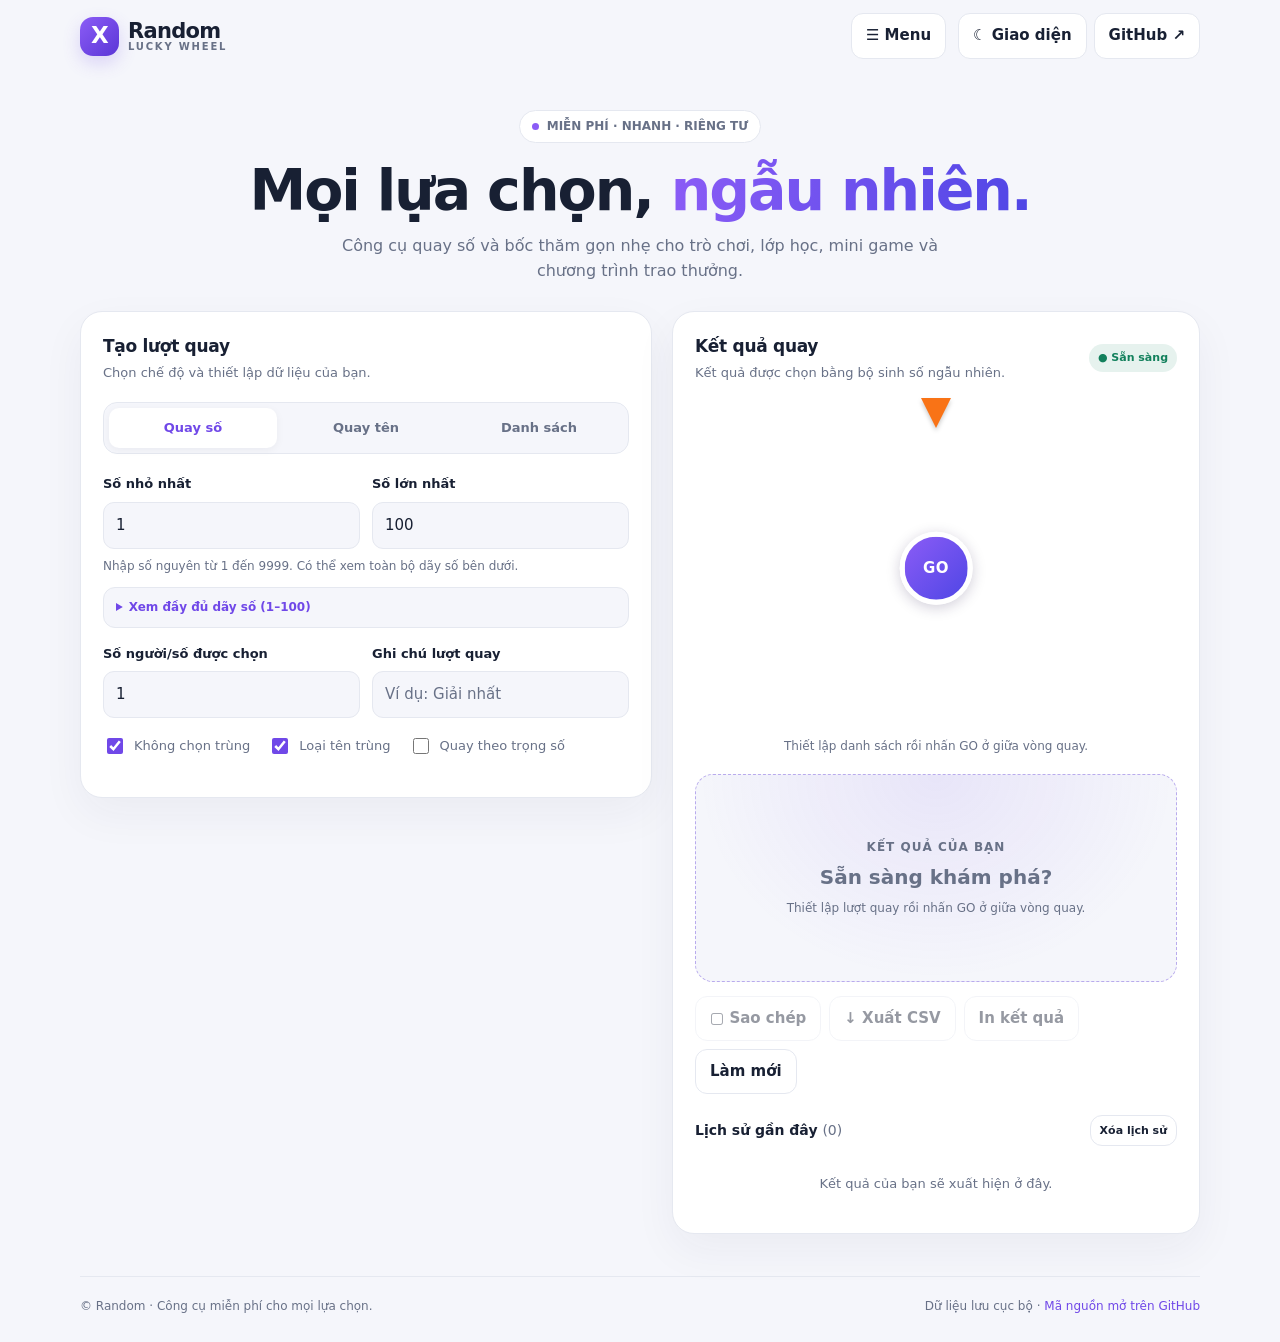
==== index.html @ 460cf14c "Display complete configurable number range" ====
<!doctype html>
<html lang="vi">
<head>
<meta charset="utf-8">
<meta name="viewport" content="width=device-width, initial-scale=1">
<meta name="theme-color" content="#111827">
<meta name="description" content="Random — vòng quay may mắn, quay số, chọn tên và bốc thăm ngẫu nhiên miễn phí. Dữ liệu được lưu trên thiết bị của bạn.">
<title>Random — Vòng quay may mắn</title>
<link rel="icon" href="data:image/svg+xml,%3Csvg xmlns='http://www.w3.org/2000/svg' viewBox='0 0 100 100'%3E%3Crect width='100' height='100' rx='24' fill='%237c3aed'/%3E%3Ctext x='50' y='68' text-anchor='middle' font-size='58' font-family='Arial' font-weight='bold' fill='white'%3EX%3C/text%3E%3C/svg%3E">
<style>
:root{color-scheme:light;--bg:#f5f6fb;--panel:#fff;--text:#182033;--muted:#687187;--line:#e5e8f0;--accent:#7048e8;--accent2:#8b5cf6;--soft:#f0ebff;--good:#12805c;--shadow:0 16px 44px #25254a0d}
[data-theme=dark]{color-scheme:dark;--bg:#10121b;--panel:#191c29;--text:#f3f4fb;--muted:#a3a9bd;--line:#303447;--accent:#a78bfa;--accent2:#8b5cf6;--soft:#29213f;--good:#55d6a5;--shadow:0 16px 44px #0003}
*{box-sizing:border-box}body{margin:0;background:var(--bg);color:var(--text);font:15px/1.55 Inter,ui-sans-serif,system-ui,-apple-system,BlinkMacSystemFont,"Segoe UI",sans-serif;transition:background .2s,color .2s}button,input,textarea,select{font:inherit}button{cursor:pointer}button:focus-visible,input:focus-visible,textarea:focus-visible,select:focus-visible{outline:3px solid #a78bfa;outline-offset:2px}.wrap{width:min(1120px,calc(100% - 32px));margin:auto}.topbar{height:76px;display:flex;align-items:center;justify-content:space-between;gap:16px}.brand{display:flex;align-items:center;gap:11px;font-weight:850;font-size:21px;letter-spacing:-.7px}.logo{width:39px;height:39px;border-radius:13px;background:linear-gradient(135deg,#8b5cf6,#5b36d6);color:#fff;display:grid;place-items:center;font-size:23px;font-weight:900;box-shadow:0 7px 18px #7048e833}.brand small{display:block;font-size:10px;letter-spacing:1.8px;color:var(--muted);font-weight:700;margin-top:-3px}.nav-menu{position:relative;margin-left:auto}.nav-menu-toggle{display:inline-flex;align-items:center;gap:7px;min-height:42px}.site-nav{position:absolute;z-index:20;right:0;top:calc(100% + 9px);display:grid;gap:5px;width:190px;padding:8px;border:1px solid var(--line);border-radius:15px;background:var(--panel);box-shadow:var(--shadow)}.site-nav[hidden]{display:none}.site-nav a{display:flex;align-items:center;min-height:42px;padding:10px 12px;border-radius:10px;text-decoration:none;color:var(--text);font-size:14px;font-weight:750;transition:background .15s,color .15s}.site-nav a:hover{background:var(--soft);color:var(--accent)}.site-nav .nav-donate{background:linear-gradient(135deg,#8055f5,#6038d9);color:#fff;box-shadow:0 6px 16px #7048e82b}.site-nav .nav-donate:hover{background:linear-gradient(135deg,#7044e8,#512bc7);color:#fff}.top-actions{display:flex;gap:8px}.btn{border:1px solid var(--line);background:var(--panel);color:var(--text);border-radius:12px;padding:10px 14px;font-weight:700;transition:transform .15s,border-color .15s}.btn:hover{border-color:var(--accent);transform:translateY(-1px)}.btn.primary{background:linear-gradient(135deg,#8055f5,#6038d9);border:0;color:white;box-shadow:0 8px 18px #7048e82b}.btn:disabled{opacity:.45;cursor:not-allowed;transform:none}.hero{padding:38px 0 27px;text-align:center}.eyebrow{display:inline-flex;align-items:center;gap:8px;border:1px solid var(--line);background:var(--panel);border-radius:99px;padding:6px 12px;color:var(--muted);font-size:12px;font-weight:750}.dot{width:7px;height:7px;border-radius:50%;background:#8b5cf6}.hero h1{font-size:clamp(34px,5vw,57px);line-height:1.08;letter-spacing:-2px;margin:17px 0 13px}.gradient{background:linear-gradient(100deg,#8b5cf6,#4f46e5);background-clip:text;-webkit-background-clip:text;color:transparent}.hero p{max-width:600px;margin:auto;color:var(--muted);font-size:16px}.workspace{display:grid;grid-template-columns:minmax(0,1.04fr) minmax(0,.96fr);gap:20px;align-items:start;padding-bottom:38px}.panel{background:var(--panel);border:1px solid var(--line);border-radius:22px;box-shadow:var(--shadow);overflow:hidden}.panel-head{padding:21px 22px 0}.panel-head h2{font-size:17px;margin:0 0 4px;letter-spacing:-.3px}.sub{font-size:13px;color:var(--muted);margin:0}.tabs{display:grid;grid-template-columns:repeat(3,1fr);gap:5px;padding:5px;background:var(--bg);border:1px solid var(--line);border-radius:14px;margin:19px 22px 0}.tab{border:0;background:transparent;color:var(--muted);border-radius:10px;padding:10px 6px;font-weight:750;font-size:13px}.tab[aria-selected=true]{background:var(--panel);color:var(--accent);box-shadow:0 2px 8px #15152b0d}.panel-body{padding:20px 22px 23px}.field{display:block;margin-bottom:15px}.field>span,.label{display:block;font-weight:750;font-size:13px;margin-bottom:7px}.field input,.field textarea,.field select{display:block;width:100%;border:1px solid var(--line);border-radius:11px;padding:11px 12px;background:var(--bg);color:var(--text);min-width:0}.field textarea{resize:vertical;min-height:154px}.field input::placeholder,.field textarea::placeholder{color:var(--muted)}.row2{display:grid;grid-template-columns:1fr 1fr;gap:12px}.checks{display:flex;gap:18px;flex-wrap:wrap;margin:2px 0 17px}.check{display:flex;align-items:center;gap:8px;font-size:13px;color:var(--muted)}.check input{accent-color:var(--accent);width:16px;height:16px}.hint{font-size:12px;color:var(--muted);margin:-7px 0 15px}.full{width:100%;padding:13px 16px;font-size:15px}.result-panel{min-height:425px}.result-top{display:flex;justify-content:space-between;align-items:center;gap:12px}.result-top .status{font-size:11px;font-weight:800;color:var(--good);background:color-mix(in srgb,var(--good) 10%,transparent);border-radius:99px;padding:5px 9px}.wheel-wrap{position:relative;width:min(100%,330px);aspect-ratio:1;margin:20px auto 4px;display:grid;place-items:center}.wheel-wrap canvas{display:block;width:100%;height:100%;filter:drop-shadow(0 12px 18px #21154720)}.wheel-pointer{position:absolute;z-index:2;top:-5px;left:50%;transform:translateX(-50%);width:0;height:0;border-left:15px solid transparent;border-right:15px solid transparent;border-top:30px solid #f97316;filter:drop-shadow(0 3px 2px #0003)}.wheel-center{position:absolute;cursor:pointer;border:0;padding:0;transition:transform .15s,box-shadow .15s}.wheel-center:hover{transform:translate(-50%,-50%) scale(1.06);box-shadow:0 5px 18px #21154755}.wheel-center:disabled{cursor:wait;opacity:.8}.wheel-center{position:absolute;z-index:1;left:50%;top:50%;transform:translate(-50%,-50%);width:22%;aspect-ratio:1;border-radius:50%;border:5px solid #fff;background:linear-gradient(135deg,#8b5cf6,#4f46e5);box-shadow:0 3px 14px #21154735;display:grid;place-items:center;color:#fff;font-size:clamp(10px,2vw,15px);font-weight:900;letter-spacing:.5px}.wheel-hint{text-align:center;color:var(--muted);font-size:12px;margin:0 12px 16px}.wheel-spinning canvas{will-change:transform}.wheel-spinning{animation:wheel-glow .7s ease-in-out infinite alternate}@keyframes wheel-glow{from{filter:drop-shadow(0 8px 12px #8b5cf633)}to{filter:drop-shadow(0 14px 24px #8b5cf666)}}.result-stage{margin:18px 22px 0;min-height:208px;border:1px dashed color-mix(in srgb,var(--accent) 38%,var(--line));border-radius:18px;background:radial-gradient(ellipse at 50% 0%,color-mix(in srgb,var(--accent) 10%,transparent),transparent 70%),var(--bg);display:flex;flex-direction:column;justify-content:center;align-items:center;text-align:center;padding:22px;gap:10px}.result-label{font-size:12px;color:var(--muted);font-weight:750;letter-spacing:1px;text-transform:uppercase}.result-value{font-size:clamp(35px,5vw,56px);font-weight:900;line-height:1.15;letter-spacing:-1.5px;overflow-wrap:anywhere}.result-value.empty{font-size:20px;letter-spacing:0;color:var(--muted);font-weight:650}.result-value.rolling{animation:pulse .12s infinite alternate}@keyframes pulse{from{opacity:.65;transform:scale(.985)}to{opacity:1;transform:scale(1.015)}}.result-meta{font-size:12px;color:var(--muted)}.result-actions{display:flex;gap:8px;flex-wrap:wrap;margin:14px 22px 0}.history{padding:21px 22px 22px}.history-head{display:flex;align-items:center;justify-content:space-between;gap:10px;margin-bottom:12px}.history-head h3{font-size:14px;margin:0}.history-list{display:grid;gap:8px;max-height:240px;overflow:auto}.history-item{display:flex;align-items:flex-start;justify-content:space-between;gap:12px;padding:10px 12px;border:1px solid var(--line);border-radius:12px}.history-item strong{font-size:13px;overflow-wrap:anywhere}.history-item small{display:block;color:var(--muted);font-size:11px;margin-top:3px}.history-item button{border:0;background:transparent;color:var(--muted);padding:2px 5px}.empty-history{text-align:center;color:var(--muted);font-size:13px;padding:16px 0}.features{display:grid;grid-template-columns:repeat(3,1fr);gap:14px;padding:0 0 34px}.feature{padding:18px;border:1px solid var(--line);background:var(--panel);border-radius:16px}.feature-icon{width:36px;height:36px;display:grid;place-items:center;background:var(--soft);color:var(--accent);border-radius:11px;font-size:18px;font-weight:850}.feature h3{font-size:14px;margin:12px 0 5px}.feature p{font-size:12px;color:var(--muted);margin:0}.foot{border-top:1px solid var(--line);padding:20px 0 27px;color:var(--muted);font-size:12px;display:flex;justify-content:space-between;gap:12px;flex-wrap:wrap}.foot a{color:var(--accent);text-decoration:none}.toast{position:fixed;bottom:20px;left:50%;transform:translate(-50%,20px);opacity:0;pointer-events:none;background:var(--text);color:var(--panel);border-radius:12px;padding:11px 16px;box-shadow:var(--shadow);transition:.2s;z-index:5;max-width:calc(100% - 32px);font-size:13px}.toast.show{opacity:1;transform:translate(-50%,0)}
.result-modal{position:fixed;inset:0;z-index:20;display:grid;place-items:center;padding:20px;background:#080b18b8;backdrop-filter:blur(7px);opacity:0;visibility:hidden;pointer-events:none;transition:opacity .2s,visibility .2s}
.result-modal.open{opacity:1;visibility:visible;pointer-events:auto}
.result-dialog{position:relative;width:min(520px,100%);max-height:min(82vh,720px);overflow:auto;background:var(--panel);color:var(--text);border:1px solid var(--line);border-radius:24px;box-shadow:0 28px 90px #0005;padding:30px 24px 24px;text-align:center;transform:translateY(14px) scale(.98);transition:transform .22s}
.result-modal.open .result-dialog{transform:translateY(0) scale(1)}
.result-modal-kicker{display:inline-flex;align-items:center;gap:7px;color:var(--good);font-size:12px;font-weight:850;letter-spacing:1.5px;text-transform:uppercase}
.result-modal-title{font-size:clamp(24px,5vw,34px);line-height:1.15;letter-spacing:-1px;margin:13px 0 8px}
.result-modal-caption{font-size:13px;color:var(--muted);margin:0 0 20px}
.result-modal-values{display:grid;gap:9px;max-height:35vh;overflow:auto;margin:0 0 22px}
.result-modal-value{padding:13px 15px;border-radius:14px;background:var(--soft);color:var(--accent);font-size:clamp(21px,4vw,30px);font-weight:900;overflow-wrap:anywhere}
.result-modal-actions{display:flex;justify-content:center;gap:9px;flex-wrap:wrap}
.result-modal-close{position:absolute;right:12px;top:12px;width:38px;height:38px;border:1px solid var(--line);border-radius:12px;background:var(--bg);color:var(--text);font-size:23px;line-height:1}
@media(prefers-reduced-motion:reduce){.result-modal,.result-dialog{transition:none}}
.sr-only{position:absolute;width:1px;height:1px;padding:0;margin:-1px;overflow:hidden;clip:rect(0,0,0,0);white-space:nowrap;border:0}footer{margin-top:4px}
@media(max-width:760px){.topbar{height:auto;min-height:66px;flex-wrap:wrap;padding:10px 0;row-gap:9px}.nav-menu{order:3;margin-left:auto}.site-nav{right:0}.top-actions{margin-left:auto}.workspace{grid-template-columns:1fr}.hero{padding-top:25px}.hero h1{letter-spacing:-1.2px}.result-panel{min-height:0}.result-stage{min-height:185px}.features{grid-template-columns:1fr}.topbar{height:66px}.brand{font-size:19px}.panel-head{padding:19px 17px 0}.tabs{margin:17px 17px 0}.panel-body,.history{padding:18px 17px}.result-stage{margin-left:17px;margin-right:17px}.result-actions{margin-left:17px;margin-right:17px}.row2{gap:9px}}@media(max-width:390px){.wrap{width:calc(100% - 22px)}.top-actions .btn{padding:9px 10px}.hero p{font-size:14px}.tab{font-size:12px}.row2{grid-template-columns:1fr}.result-value{font-size:36px}}
@media(prefers-reduced-motion:reduce){*,*::before,*::after{animation-duration:.01ms!important;animation-iteration-count:1!important;scroll-behavior:auto!important;transition-duration:.01ms!important}}
.guide-section{padding:8px 0 38px;scroll-margin-top:22px}.guide-heading{text-align:center;margin:0 auto 20px;max-width:680px}.guide-heading h2{font-size:clamp(25px,4vw,36px);letter-spacing:-1px;line-height:1.15;margin:14px 0 8px}.guide-heading>p{color:var(--muted);margin:0}.guide-grid{display:grid;grid-template-columns:repeat(2,minmax(0,1fr));gap:14px}.guide-card{position:relative;padding:21px;border:1px solid var(--line);border-radius:17px;background:var(--panel);box-shadow:var(--shadow)}.guide-number{display:inline-grid;place-items:center;width:34px;height:34px;border-radius:11px;background:var(--soft);color:var(--accent);font-size:12px;font-weight:900}.guide-card h3{font-size:16px;margin:12px 0 8px}.guide-card p{font-size:13px;color:var(--muted);margin:7px 0 0}.guide-card strong{color:var(--text)}html{scroll-behavior:smooth}
@media(max-width:760px){.guide-grid{grid-template-columns:1fr}.guide-card{padding:18px}}

.range-preview{margin:-3px 0 16px;border:1px solid var(--line);border-radius:12px;background:var(--bg);overflow:hidden}.range-preview summary{cursor:pointer;padding:10px 12px;color:var(--accent);font-size:12px;font-weight:750}.range-preview-values{max-height:180px;overflow:auto;padding:0 12px 12px;color:var(--muted);font-size:12px;line-height:1.8;overflow-wrap:anywhere;word-break:break-word}
/* Responsive header refinement */
.topbar{height:auto;min-height:72px;padding:10px 0;gap:12px}
.brand{min-width:0;flex-shrink:1;gap:9px}
.brand>span:last-child{min-width:0;line-height:1.2}
.logo{flex:0 0 39px}
.nav-menu,.top-actions{flex-shrink:0}
.top-actions{align-items:center;gap:7px}
.nav-menu-toggle,.top-actions .btn{white-space:nowrap}
@media(max-width:760px){
  .topbar{height:auto;min-height:64px;flex-wrap:nowrap;gap:8px;padding:9px 0}
  .brand{font-size:18px;letter-spacing:-.5px}
  .brand small{font-size:9px;letter-spacing:1.3px}
  .logo{width:36px;height:36px;flex-basis:36px;border-radius:11px;font-size:21px}
  .nav-menu{order:initial;margin-left:auto}
  .top-actions{order:initial;margin-left:0;gap:6px}
  .nav-menu-toggle,.top-actions .btn{min-height:39px;padding:8px 10px;border-radius:10px;font-size:13px}
}
@media(max-width:480px){
  .topbar{display:grid;grid-template-columns:minmax(0,1fr) auto;grid-template-areas:"brand menu" "actions actions";row-gap:9px;column-gap:8px;padding:10px 0}
  .brand{grid-area:brand}
  .nav-menu{grid-area:menu;margin-left:0;align-self:center}
  .top-actions{grid-area:actions;display:grid;grid-template-columns:1fr 1fr;width:100%;gap:8px}
  .top-actions .btn{width:100%;justify-content:center;text-align:center;padding:9px 10px}
  .site-nav{right:0;top:calc(100% + 7px);width:min(190px,calc(100vw - 32px))}
}
@media(max-width:340px){
  .wrap{width:calc(100% - 20px)}
  .brand{font-size:17px;gap:7px}
  .brand small{font-size:8px;letter-spacing:1px}
  .logo{width:33px;height:33px;flex-basis:33px;font-size:19px}
  .nav-menu-toggle{padding:8px;font-size:12px}
}

</style>
</head>
<body>
<div class="wrap">
<header class="topbar">
<a class="brand" href="./" style="text-decoration:none;color:inherit"><span class="logo">X</span><span>Random<small>LUCKY WHEEL</small></span></a>
<div class="nav-menu"><button class="btn nav-menu-toggle" id="navMenuToggle" type="button" aria-expanded="false" aria-controls="siteNav">☰ Menu</button><nav class="site-nav" id="siteNav" aria-label="Điều hướng chính" hidden><a href="./">Vòng quay</a><a href="huong-dan.html">Hướng dẫn</a><a href="tinh-nang.html">Tính năng</a><a class="nav-donate" href="https://khahdihdz.github.io/" target="_blank" rel="noopener noreferrer">♥ Donate</a></nav></div>
<div class="top-actions"><button class="btn" id="themeBtn" aria-label="Chuyển giao diện">☾ Giao diện</button><a class="btn" href="https://github.com/khahdihdz/Random" target="_blank" rel="noopener noreferrer" style="text-decoration:none">GitHub ↗</a></div>
</header>
<main>
<section class="hero"><span class="eyebrow"><span class="dot"></span> MIỄN PHÍ · NHANH · RIÊNG TƯ</span><h1>Mọi lựa chọn, <span class="gradient">ngẫu nhiên.</span></h1><p>Công cụ quay số và bốc thăm gọn nhẹ cho trò chơi, lớp học, mini game và chương trình trao thưởng.</p></section>
<section class="workspace" aria-label="Công cụ quay số">
<div class="panel">
<div class="panel-head"><h2>Tạo lượt quay</h2><p class="sub">Chọn chế độ và thiết lập dữ liệu của bạn.</p></div>
<div class="tabs" role="tablist" aria-label="Chế độ quay">
<button class="tab" role="tab" id="tab-range" aria-selected="true" data-mode="range">Quay số</button><button class="tab" role="tab" id="tab-names" aria-selected="false" data-mode="names">Quay tên</button><button class="tab" role="tab" id="tab-list" aria-selected="false" data-mode="list">Danh sách</button>
</div>
<div class="panel-body">
<div id="rangeFields">
<div class="row2"><label class="field"><span>Số nhỏ nhất</span><input id="minNum" type="number" value="1" min="1" max="9999" step="1" inputmode="numeric" aria-describedby="rangeHint"></label><label class="field"><span>Số lớn nhất</span><input id="maxNum" type="number" value="100" min="1" max="9999" step="1" inputmode="numeric" aria-describedby="rangeHint"></label></div><p class="hint" id="rangeHint">Nhập số nguyên từ 1 đến 9999. Có thể xem toàn bộ dãy số bên dưới.</p><details class="range-preview"><summary id="rangePreviewSummary">Xem đầy đủ dãy số (1–100)</summary><div id="rangePreviewValues" class="range-preview-values" aria-live="polite"></div></details>

</div>
<div id="listFields" hidden>
<label class="field"><span id="sourceLabel">Danh sách tên (mỗi dòng một tên)</span><textarea id="sourceList" placeholder="Ví dụ:&#10;Nguyễn An&#10;Trần Bình&#10;Lê Chi" spellcheck="false"></textarea></label>
<p class="hint">Có thể dán trực tiếp danh sách từ Excel hoặc Google Sheets.</p>
<label class="field" id="weightField" hidden><span>Trọng số (tùy chọn, mỗi dòng tương ứng một tên)</span><textarea id="weightList" placeholder="1&#10;2&#10;1" style="min-height:75px"></textarea></label>
</div>
<div class="row2"><label class="field"><span>Số người/số được chọn</span><input id="winnerCount" type="number" min="1" max="100" value="1"></label><label class="field"><span>Ghi chú lượt quay</span><input id="roundLabel" type="text" maxlength="80" placeholder="Ví dụ: Giải nhất"></label></div>
<div class="checks"><label class="check"><input type="checkbox" id="noRepeat" checked> Không chọn trùng</label><label class="check"><input type="checkbox" id="uniqueNames" checked> Loại tên trùng</label><label class="check"><input type="checkbox" id="weighted"> Quay theo trọng số</label></div>

</div>
</div>
<div class="panel result-panel">
<div class="panel-head"><div class="result-top"><div><h2>Kết quả quay</h2><p class="sub">Kết quả được chọn bằng bộ sinh số ngẫu nhiên.</p></div><span class="status">● Sẵn sàng</span></div></div>
<div class="wheel-wrap" id="wheelWrap" aria-label="Vòng quay ngẫu nhiên"><div class="wheel-pointer" aria-hidden="true"></div><canvas id="wheelCanvas" width="660" height="660" role="img" aria-label="Vòng quay các lựa chọn"></canvas><button class="wheel-center" id="drawBtn" type="button" aria-label="Bắt đầu quay">GO</button></div><p class="wheel-hint" id="wheelHint">Thiết lập danh sách rồi nhấn GO ở giữa vòng quay.</p><div class="result-stage" aria-live="polite" aria-atomic="true"><div class="result-label" id="resultLabel">KẾT QUẢ CỦA BẠN</div><div class="result-value empty" id="resultValue">Sẵn sàng khám phá?</div><div class="result-meta" id="resultMeta">Thiết lập lượt quay rồi nhấn GO ở giữa vòng quay.</div></div>
<div class="result-actions"><button class="btn" id="copyBtn" disabled>▢ Sao chép</button><button class="btn" id="csvBtn" disabled>↓ Xuất CSV</button><button class="btn" id="printBtn" disabled>In kết quả</button><button class="btn" id="clearBtn">Làm mới</button></div>
<div class="history"><div class="history-head"><h3>Lịch sử gần đây <span id="historyCount" style="color:var(--muted);font-weight:500">(0)</span></h3><button class="btn" id="clearHistoryBtn" style="padding:6px 9px;font-size:11px">Xóa lịch sử</button></div><div class="history-list" id="historyList"><div class="empty-history">Kết quả của bạn sẽ xuất hiện ở đây.</div></div></div>
</div>
</section>
</main>
<footer class="foot"><span>© <span id="year"></span> Random · Công cụ miễn phí cho mọi lựa chọn.</span><span>Dữ liệu lưu cục bộ · <a href="https://github.com/khahdihdz/Random" target="_blank" rel="noopener noreferrer">Mã nguồn mở trên GitHub</a></span></footer>
</div><div class="toast" id="toast" role="status"></div>
<div class="result-modal" id="resultModal" aria-hidden="true">
  <section class="result-dialog" role="dialog" aria-modal="true" aria-labelledby="resultModalTitle">
    <button class="result-modal-close" id="resultModalClose" type="button" aria-label="Đóng thông báo">×</button>
    <div class="result-modal-kicker">✦ Kết quả lượt quay</div>
    <h2 class="result-modal-title" id="resultModalTitle">Chúc mừng!</h2>
    <p class="result-modal-caption" id="resultModalCaption">Kết quả đã được chọn ngẫu nhiên.</p>
    <div class="result-modal-values" id="resultModalValues"></div>
    <div class="result-modal-actions">
      <button class="btn primary" id="modalCopyBtn" type="button">▢ Sao chép kết quả</button>
      <button class="btn" id="modalOkBtn" type="button">Đóng</button>
    </div>
  </section>
</div>
<script>
(() => {
  'use strict';
  const $ = id => document.getElementById(id);
  const STORAGE = 'randomx-v1';
  let mode = 'range';
  let lastResults = [];
  let lastLabel = '';
  let history = [];
  let toastTimer;

  let wheelAngle = 0;
  let wheelFrame = 0;
  let wheelBusy = false;
  let wheelEntriesOverride = null;
  let wheelWinnerIndex = -1;
  function wheelEntries() {
    if (mode === 'range') {
      const min = Number($('minNum').value), max = Number($('maxNum').value);
      if (!Number.isSafeInteger(min) || !Number.isSafeInteger(max) || min < 1 || max > 9999 || min > max) return Array.from({length: 8}, (_, i) => String(i + 1));
      const span = max - min + 1;
      const count = Math.min(12, span);
      return Array.from({length: count}, (_, i) => String(min + Math.floor(i * span / count)));
    }
    const entries = $('sourceList').value.split(/\r?\n/).map(x => x.trim()).filter(Boolean);
    const unique = $('uniqueNames').checked ? [...new Set(entries)] : entries;
    if (!unique.length) return ['Tên 1','Tên 2','Tên 3','Tên 4','Tên 5','Tên 6'];
    if (unique.length <= 12) return unique;
    return Array.from({length: 12}, (_, i) => unique[Math.floor(i * unique.length / 12)]);
  }
  function renderRangePreview() {\n    const min = Number($('minNum').value), max = Number($('maxNum').value);\n    const summary = $('rangePreviewSummary'), values = $('rangePreviewValues');\n    if (!summary || !values) return;\n    const valid = Number.isSafeInteger(min) && Number.isSafeInteger(max) && min >= 1 && max <= 9999 && min <= max;\n    if (!valid) { summary.textContent = 'Dãy số chưa hợp lệ'; values.textContent = 'Nhập số nhỏ nhất và số lớn nhất hợp lệ (1–9999).'; return; }\n    summary.textContent = 'Xem đầy đủ dãy số (' + min + '–' + max + ') · ' + (max - min + 1) + ' số';\n    values.textContent = Array.from({length: max - min + 1}, (_, i) => String(min + i)).join(', ');\n  }\n  function drawWheel() {
    const canvas = $('wheelCanvas');
    if (!canvas) return;
    const ctx = canvas.getContext('2d');
    const size = canvas.width, center = size / 2, radius = size / 2 - 12;
    const entries = wheelEntriesOverride || wheelEntries();
    const colors = ['#7c3aed','#2563eb','#0891b2','#059669','#ca8a04','#ea580c','#db2777','#4f46e5','#0d9488','#9333ea','#475569','#e11d48'];
    ctx.clearRect(0, 0, size, size);
    ctx.save();
    ctx.translate(center, center);
    ctx.rotate(wheelAngle);
    const arc = Math.PI * 2 / entries.length;
    entries.forEach((entry, i) => {
      const start = -Math.PI / 2 + i * arc;
      ctx.beginPath();
      ctx.moveTo(0, 0);
      ctx.arc(0, 0, radius, start, start + arc);
      ctx.closePath();
      ctx.fillStyle = colors[i % colors.length];
      ctx.fill();
      ctx.strokeStyle = i === wheelWinnerIndex ? '#fde047' : '#ffffffd9';
      ctx.lineWidth = i === wheelWinnerIndex ? 10 : 4;
      ctx.stroke();
      ctx.save();
      ctx.rotate(start + arc / 2);
      ctx.textAlign = 'right';
      ctx.textBaseline = 'middle';
      ctx.fillStyle = '#fff';
      ctx.shadowColor = '#0006';
      ctx.shadowBlur = 3;
      const label = String(entry);
      const maxChars = entries.length > 8 ? 12 : 18;
      ctx.font = '700 ' + (entries.length > 8 ? '20px' : '24px') + ' system-ui, sans-serif';
      let shown = label.length > maxChars ? label.slice(0, maxChars - 1) + '…' : label;
      ctx.fillText(shown, radius - 24, 0, radius * 0.62);
      ctx.restore();
    });
    ctx.restore();
    ctx.beginPath();
    ctx.arc(center, center, radius + 1, 0, Math.PI * 2);
    ctx.strokeStyle = '#ffffff';
    ctx.lineWidth = 10;
    ctx.stroke();
  }
  function spinWheel(winner) {
    return new Promise(resolve => {
      const wrap = $('wheelWrap');
      const entries = wheelEntries();
      // Pick a display sector with the same cryptographically secure RNG used
      // for drawing, then put the already-selected winner in that exact sector.
      const targetIndex = randBelow(entries.length);
      entries[targetIndex] = String(winner);
      wheelEntriesOverride = entries;
      wheelWinnerIndex = targetIndex;
      drawWheel();
      const startAngle = wheelAngle;
      const arc = Math.PI * 2 / entries.length;
      // Canvas sector centers are measured from the top; rotate the selected
      // winner's sector center exactly beneath the fixed pointer at 12 o'clock.
      const targetOrientation = ((-(targetIndex + 0.5) * arc) % (Math.PI * 2) + Math.PI * 2) % (Math.PI * 2);
      const alignment = ((targetOrientation - startAngle) % (Math.PI * 2) + Math.PI * 2) % (Math.PI * 2);
      const extra = Math.PI * 2 * 6 + alignment;
      const duration = 4200;
      const started = performance.now();
      wheelBusy = true;
      wrap.classList.add('wheel-spinning');
      $('drawBtn').disabled = true;
      document.querySelectorAll('.panel-body input, .panel-body textarea, .tabs button').forEach(el => { el.disabled = true; });
      $('wheelHint').textContent = 'Đang quay…';
      const animate = now => {
        const progress = Math.min(1, (now - started) / duration);
        const eased = 1 - Math.pow(1 - progress, 4);
        wheelAngle = startAngle + extra * eased;
        drawWheel();
        if (progress < 1) {
          wheelFrame = requestAnimationFrame(animate);
        } else {
          wrap.classList.remove('wheel-spinning');
          wheelBusy = false;
          document.querySelectorAll('.panel-body input, .panel-body textarea, .tabs button').forEach(el => { el.disabled = false; });
          setMode(mode);
          $('drawBtn').disabled = false;
          $('wheelHint').textContent = 'Kim chỉ đúng vào kết quả đầu tiên bên dưới.';
          resolve();
        }
      };
      wheelFrame = requestAnimationFrame(animate);
    });
  }
  function secureRandom() {
    if (!globalThis.crypto || typeof crypto.getRandomValues !== 'function') {
      throw new Error('Trình duyệt không hỗ trợ bộ sinh số ngẫu nhiên an toàn. Hãy dùng HTTPS hoặc trình duyệt hiện đại.');
    }
  }
  function randBelow(n) {
    if (!Number.isSafeInteger(n) || n < 1) throw new Error('Khoảng ngẫu nhiên không hợp lệ.');
    secureRandom();
    const limit = Math.floor(4294967296 / n) * n;
    const a = new Uint32Array(1);
    let x;
    do { crypto.getRandomValues(a); x = a[0]; } while (x >= limit);
    return x % n;
  }
  function randUnit() {
    const a = new Uint32Array(1);
    crypto.getRandomValues(a);
    return a[0] / 4294967296;
  }
  function shuffle(input) {
    const a = input.slice();
    for (let i = a.length - 1; i > 0; i--) {
      const j = randBelow(i + 1);
      [a[i], a[j]] = [a[j], a[i]];
    }
    return a;
  }
  function notify(message) {
    const toast = $('toast');
    toast.textContent = message;
    toast.classList.add('show');
    clearTimeout(toastTimer);
    toastTimer = setTimeout(() => toast.classList.remove('show'), 2600);
  }
  function setMode(next) {
    mode = next;
    document.querySelectorAll('[data-mode]').forEach(button => {
      const active = button.dataset.mode === mode;
      button.setAttribute('aria-selected', String(active));
      button.classList.toggle('active', active);
    });
    $('rangeFields').hidden = mode !== 'range';
    $('listFields').hidden = mode === 'range';
    $('sourceLabel').textContent = mode === 'names'
      ? 'Danh sách tên (mỗi dòng một tên)'
      : 'Danh sách phần tử (mỗi dòng một mục)';
    $('weighted').disabled = mode === 'range';
    if (mode === 'range') $('weighted').checked = false;
    $('weightField').hidden = !$('weighted').checked || mode === 'range';
  }
  function getItems() {
    let items = $('sourceList').value.split(/\r?\n/).map(x => x.trim()).filter(Boolean);
    if ($('uniqueNames').checked) items = [...new Set(items)];
    if (!items.length) throw new Error('Hãy nhập ít nhất một tên hoặc phần tử.');
    return items;
  }
  function chooseWeighted(items, weights, count, noRepeat) {
    const pool = items.map((value, index) => ({value, weight: weights[index]}));
    const output = [];
    for (let i = 0; i < count; i++) {
      const total = pool.reduce((sum, item) => sum + item.weight, 0);
      if (!(total > 0) || !Number.isFinite(total)) throw new Error('Tổng trọng số phải hữu hạn và lớn hơn 0.');
      const target = randUnit() * total;
      let sum = 0, chosen = pool.length - 1;
      for (let j = 0; j < pool.length; j++) {
        sum += pool[j].weight;
        if (target < sum) { chosen = j; break; }
      }
      output.push(pool[chosen].value);
      if (noRepeat) pool.splice(chosen, 1);
    }
    return output;
  }
  function getWinners() {
    const count = Number($('winnerCount').value);
    const noRepeat = $('noRepeat').checked;
    if (!Number.isSafeInteger(count) || count < 1 || count > 100) throw new Error('Số kết quả phải từ 1 đến 100.');
    if (mode === 'range') {
      const min = 1, max = Number($('maxNum').value);
      if (!Number.isSafeInteger(min) || !Number.isSafeInteger(max) || min < 0 || max > 9999 || min > max) throw new Error('Vui lòng nhập số nguyên lớn nhất từ 1 đến 9999.');
      const span = max - min + 1;
      if (!Number.isSafeInteger(span) || span < 1 || span > 4294967296) throw new Error('Khoảng số phải có tối đa 4.294.967.296 giá trị.');
      if (noRepeat && count > span) throw new Error('Số kết quả lớn hơn số lượng số trong khoảng.');
      if (noRepeat) { const picked = new Set(); while (picked.size < count) picked.add(String(min + randBelow(span))); return [...picked]; }
      return Array.from({length: count}, () => String(min + randBelow(span)));
    }
    const items = getItems();
    if (noRepeat && count > items.length) throw new Error('Số kết quả lớn hơn số phần tử duy nhất trong danh sách.');
    if ($('weighted').checked) {
      const raw = $('weightList').value.trim();
      if (!raw) throw new Error('Hãy nhập trọng số cho từng phần tử.');
      const weights = raw.split(/\r?\n/).map(x => Number(x.trim()));
      if (weights.length !== items.length || weights.some(x => !Number.isFinite(x) || x < 0) || !weights.some(x => x > 0)) {
        throw new Error('Mỗi phần tử cần một trọng số hữu hạn, không âm; số dòng phải khớp danh sách.');
      }
      if (noRepeat && items.filter((_, i) => weights[i] > 0).length < count) throw new Error('Không đủ phần tử có trọng số dương để chọn số lượng này.');
      return chooseWeighted(items, weights, count, noRepeat);
    }
    return noRepeat ? shuffle(items).slice(0, count) : Array.from({length: count}, () => items[randBelow(items.length)]);
  }
  function saveHistory() {
    try { localStorage.setItem(STORAGE, JSON.stringify(history.slice(0, 30))); } catch (_) {}
  }
  function renderHistory() {
    $('historyCount').textContent = '(' + history.length + ')';
    const list = $('historyList');
    list.replaceChildren();
    if (!history.length) {
      const empty = document.createElement('div');
      empty.className = 'empty-history';
      empty.textContent = 'Kết quả của bạn sẽ xuất hiện ở đây.';
      list.append(empty);
      return;
    }
    history.forEach(item => {
      const row = document.createElement('div');
      row.className = 'history-item';
      const info = document.createElement('div');
      const title = document.createElement('strong');
      title.textContent = item.label || 'Lượt quay';
      const detail = document.createElement('div');
      detail.className = 'history-detail';
      detail.textContent = item.results.join(', ');
      info.append(title, detail);
      const time = document.createElement('time');
      time.textContent = item.time || '';
      row.append(info, time);
      list.append(row);
    });
  }
  function showResults(results, label) {
    lastResults = results;
    lastLabel = label || 'Kết quả quay';
    $('resultLabel').textContent = lastLabel.toLocaleUpperCase('vi-VN');
    $('resultValue').textContent = results.join(' · ');
    $('resultValue').classList.remove('empty');
    $('resultMeta').textContent = 'Đã chọn ' + results.length + ' kết quả.';
    $('copyBtn').disabled = $('csvBtn').disabled = $('printBtn').disabled = false;
    history.unshift({label: lastLabel, results, time: new Date().toLocaleString('vi-VN')});
    history = history.slice(0, 30);
    saveHistory();
    renderHistory();
    openResultModal(results, lastLabel);
  }
  function openResultModal(results, label) {
    const modal = $('resultModal');
    $('resultModalTitle').textContent = results.length === 1 ? 'Kết quả của bạn' : 'Các kết quả được chọn';
    $('resultModalCaption').textContent = (label || 'Lượt quay') + ' · ' + results.length + (results.length === 1 ? ' kết quả' : ' kết quả');
    const values = $('resultModalValues');
    values.replaceChildren();
    results.forEach((result, index) => {
      const item = document.createElement('div');
      item.className = 'result-modal-value';
      item.textContent = (results.length > 1 ? (index + 1) + '. ' : '') + result;
      values.append(item);
    });
    modal.classList.add('open');
    modal.setAttribute('aria-hidden', 'false');
    $('resultModalClose').focus();
  }
  function closeResultModal() {
    $('resultModal').classList.remove('open');
    $('resultModal').setAttribute('aria-hidden', 'true');
  }
  async function draw() {
    if (wheelBusy) return;
    try {
      const results = getWinners();
      await spinWheel(results[0]);
      showResults(results, $('roundLabel').value.trim() || 'Lượt quay');
    } catch (error) {
      notify(error.message || 'Không thể thực hiện lượt quay.');
    } finally {
      $('drawBtn').disabled = false;
    }
  }
  function downloadCsv() {
    if (!lastResults.length) return;
    const rows = [['Ghi chú', 'Kết quả'], ...lastResults.map(value => [lastLabel, value])];
    const csv = '\uFEFF' + rows.map(row => row.map(value => '"' + String(value).replace(/"/g, '""') + '"').join(',')).join('\r\n');
    const url = URL.createObjectURL(new Blob([csv], {type: 'text/csv;charset=utf-8;'}));
    const a = document.createElement('a');
    a.href = url; a.download = 'random-ket-qua.csv'; a.click();
    URL.revokeObjectURL(url);
  }
  document.querySelectorAll('[data-mode]').forEach(button => button.addEventListener('click', () => { wheelEntriesOverride = null; wheelWinnerIndex = -1; setMode(button.dataset.mode); drawWheel(); }));
  ['minNum','maxNum','sourceList','uniqueNames'].forEach(id => $(id)?.addEventListener('input', () => { wheelEntriesOverride = null; wheelWinnerIndex = -1; drawWheel(); if (id === 'minNum' || id === 'maxNum') renderRangePreview(); }));
  $('uniqueNames').addEventListener('change', () => { wheelEntriesOverride = null; wheelWinnerIndex = -1; drawWheel(); });
  $('weighted').addEventListener('change', () => { $('weightField').hidden = !$('weighted').checked || mode === 'range'; });
  $('drawBtn').addEventListener('click', draw);
  $('resultModalClose').addEventListener('click', closeResultModal);
  $('modalOkBtn').addEventListener('click', closeResultModal);
  $('resultModal').addEventListener('click', event => { if (event.target === $('resultModal')) closeResultModal(); });
  $('modalCopyBtn').addEventListener('click', async () => {
    try {
      await navigator.clipboard.writeText(lastResults.join('\\n'));
      notify('Đã sao chép kết quả.');
    } catch (_) { notify('Không thể sao chép tự động trên trình duyệt này.'); }
  });
  document.addEventListener('keydown', event => { if (event.key === 'Escape') closeResultModal(); });
  $('copyBtn').addEventListener('click', async () => {
    try {
      await navigator.clipboard.writeText(lastResults.join('\n'));
      notify('Đã sao chép kết quả.');
    } catch (_) { notify('Không thể sao chép tự động trên trình duyệt này.'); }
  });
  $('csvBtn').addEventListener('click', downloadCsv);
  $('printBtn').addEventListener('click', () => window.print());
  $('clearBtn').addEventListener('click', () => {
    lastResults = []; lastLabel = ''; wheelEntriesOverride = null; wheelWinnerIndex = -1; drawWheel();
    $('resultLabel').textContent = 'KẾT QUẢ CỦA BẠN';
    $('resultValue').textContent = 'Sẵn sàng khám phá?';
    $('resultValue').classList.add('empty');
    $('resultMeta').textContent = 'Thiết lập lượt quay rồi nhấn bắt đầu.';
    $('copyBtn').disabled = $('csvBtn').disabled = $('printBtn').disabled = true;
  });
  $('clearHistoryBtn').addEventListener('click', () => {
    history = []; saveHistory(); renderHistory(); notify('Đã xóa lịch sử.');
  });
  $('themeBtn')?.addEventListener('click', () => {
    const dark = document.documentElement.dataset.theme !== 'dark';
    document.documentElement.dataset.theme = dark ? 'dark' : 'light';
    try { localStorage.setItem('randomx-theme', dark ? 'dark' : 'light'); } catch (_) {}
  });
  $('year').textContent = new Date().getFullYear();
  try {
    const theme = localStorage.getItem('randomx-theme');
    if (theme) document.documentElement.dataset.theme = theme;
    const saved = JSON.parse(localStorage.getItem(STORAGE) || '[]');
    if (Array.isArray(saved)) history = saved.filter(x => x && Array.isArray(x.results)).slice(0, 30);
  } catch (_) {}
  renderHistory();
  setMode('range');
  drawWheel();
})();
</script>

<script>
(() => {
  const toggle = document.getElementById('navMenuToggle');
  const menu = document.getElementById('siteNav');
  if (!toggle || !menu) return;
  const closeMenu = () => {
    menu.hidden = true;
    toggle.setAttribute('aria-expanded', 'false');
  };
  toggle.addEventListener('click', () => {
    const open = menu.hidden;
    menu.hidden = !open;
    toggle.setAttribute('aria-expanded', String(open));
  });
  menu.addEventListener('click', event => {
    if (event.target.closest('a')) closeMenu();
  });
  document.addEventListener('click', event => {
    if (!menu.hidden && !event.target.closest('.nav-menu')) closeMenu();
  });
  document.addEventListener('keydown', event => {
    if (event.key === 'Escape') closeMenu();
  });
})();
</script>
</body>
</html>
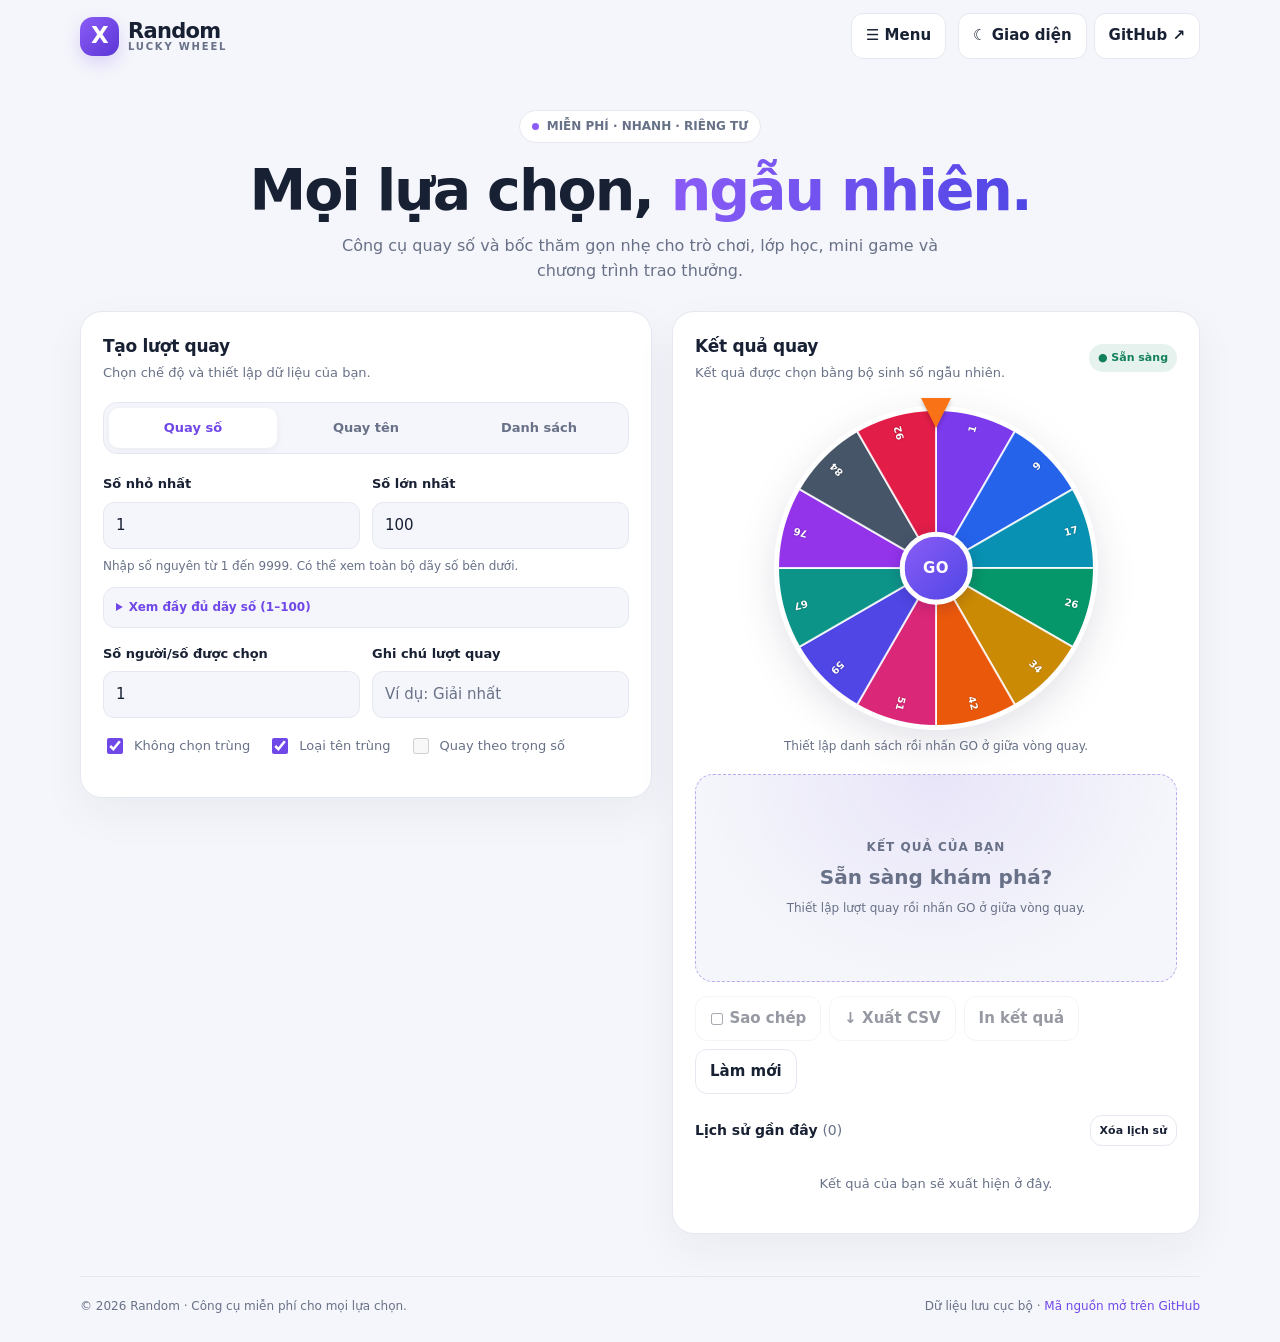
==== commit 2c5f6ccf: "Fix full range preview and configurable minimum" ====
--- a/index.html
+++ b/index.html
@@ -148,7 +148,20 @@
     if (unique.length <= 12) return unique;
     return Array.from({length: 12}, (_, i) => unique[Math.floor(i * unique.length / 12)]);
   }
-  function renderRangePreview() {\n    const min = Number($('minNum').value), max = Number($('maxNum').value);\n    const summary = $('rangePreviewSummary'), values = $('rangePreviewValues');\n    if (!summary || !values) return;\n    const valid = Number.isSafeInteger(min) && Number.isSafeInteger(max) && min >= 1 && max <= 9999 && min <= max;\n    if (!valid) { summary.textContent = 'Dãy số chưa hợp lệ'; values.textContent = 'Nhập số nhỏ nhất và số lớn nhất hợp lệ (1–9999).'; return; }\n    summary.textContent = 'Xem đầy đủ dãy số (' + min + '–' + max + ') · ' + (max - min + 1) + ' số';\n    values.textContent = Array.from({length: max - min + 1}, (_, i) => String(min + i)).join(', ');\n  }\n  function drawWheel() {
+  function renderRangePreview() {
+    const min = Number($('minNum').value), max = Number($('maxNum').value);
+    const summary = $('rangePreviewSummary'), values = $('rangePreviewValues');
+    if (!summary || !values) return;
+    const valid = Number.isSafeInteger(min) && Number.isSafeInteger(max) && min >= 1 && max <= 9999 && min <= max;
+    if (!valid) {
+      summary.textContent = 'Dãy số chưa hợp lệ';
+      values.textContent = 'Nhập số nhỏ nhất và số lớn nhất hợp lệ (1–9999).';
+      return;
+    }
+    summary.textContent = 'Xem đầy đủ dãy số (' + min + '–' + max + ') · ' + (max - min + 1) + ' số';
+    values.textContent = Array.from({length: max - min + 1}, (_, i) => String(min + i)).join(', ');
+  }
+  function drawWheel() {
     const canvas = $('wheelCanvas');
     if (!canvas) return;
     const ctx = canvas.getContext('2d');
@@ -315,8 +328,8 @@
     const noRepeat = $('noRepeat').checked;
     if (!Number.isSafeInteger(count) || count < 1 || count > 100) throw new Error('Số kết quả phải từ 1 đến 100.');
     if (mode === 'range') {
-      const min = 1, max = Number($('maxNum').value);
-      if (!Number.isSafeInteger(min) || !Number.isSafeInteger(max) || min < 0 || max > 9999 || min > max) throw new Error('Vui lòng nhập số nguyên lớn nhất từ 1 đến 9999.');
+      const min = Number($('minNum').value), max = Number($('maxNum').value);
+      if (!Number.isSafeInteger(min) || !Number.isSafeInteger(max) || min < 1 || max > 9999 || min > max) throw new Error('Vui lòng nhập số nguyên từ 1 đến 9999 và bảo đảm số nhỏ nhất không lớn hơn số lớn nhất.');
       const span = max - min + 1;
       if (!Number.isSafeInteger(span) || span < 1 || span > 4294967296) throw new Error('Khoảng số phải có tối đa 4.294.967.296 giá trị.');
       if (noRepeat && count > span) throw new Error('Số kết quả lớn hơn số lượng số trong khoảng.');
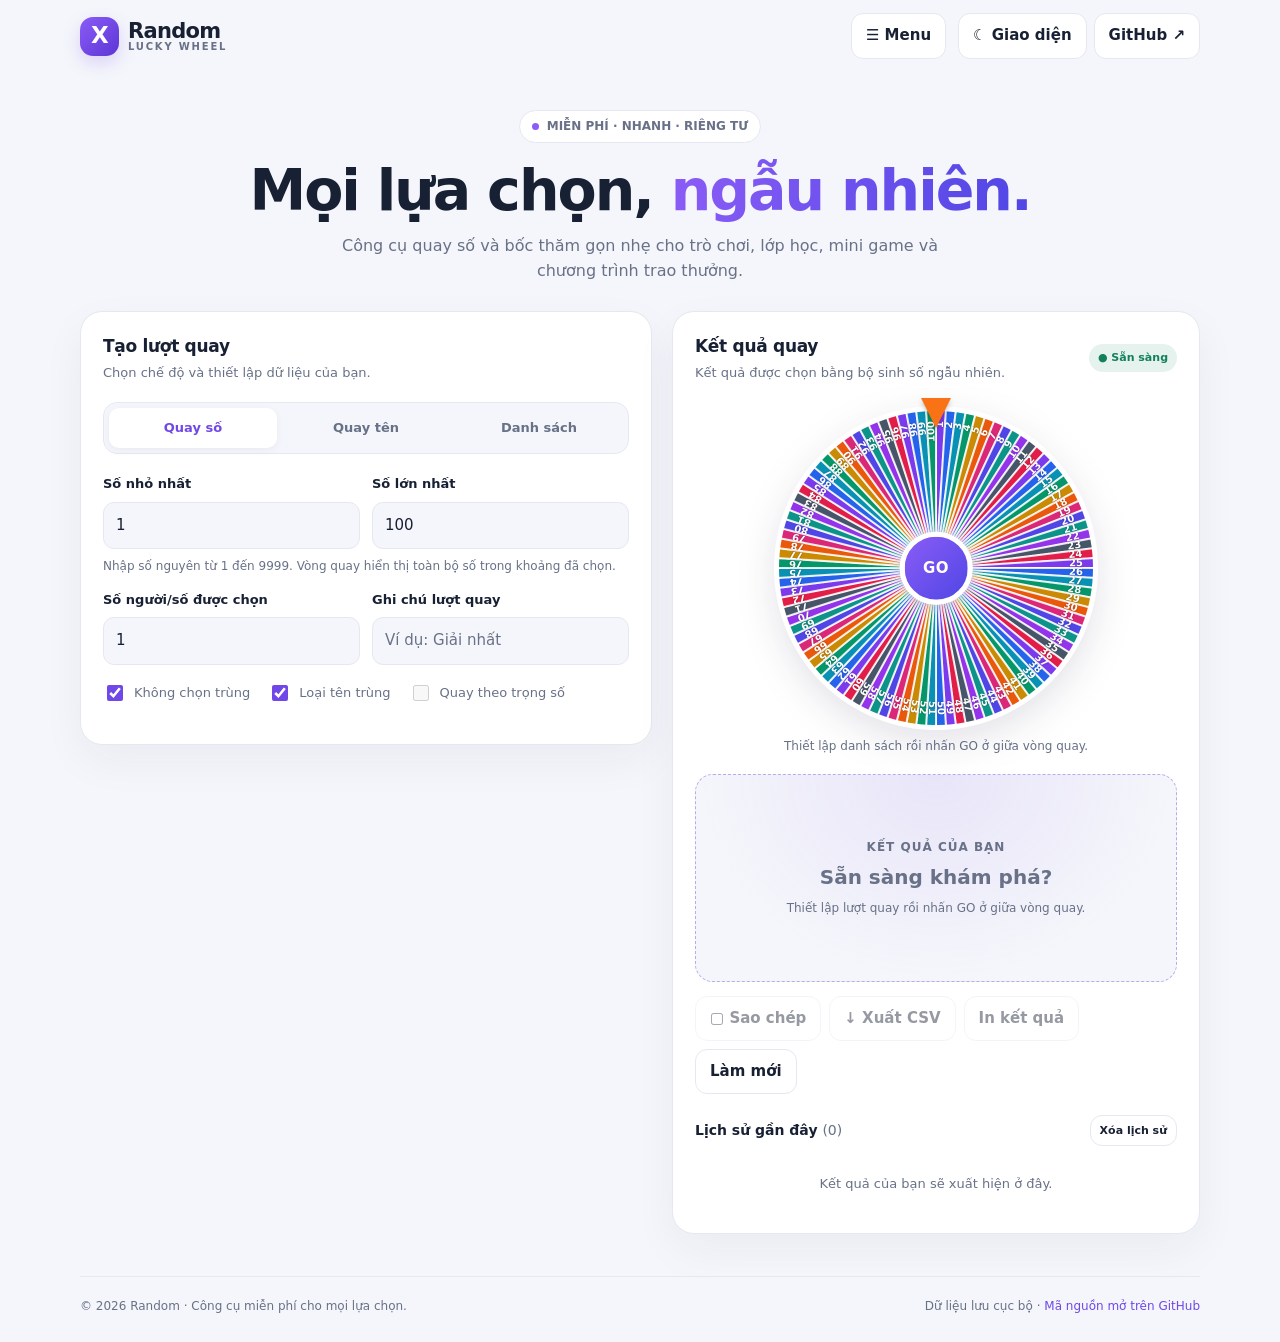
==== commit 8d42bc86: "Show full number range on wheel" ====
--- a/index.html
+++ b/index.html
@@ -29,7 +29,6 @@
 .guide-section{padding:8px 0 38px;scroll-margin-top:22px}.guide-heading{text-align:center;margin:0 auto 20px;max-width:680px}.guide-heading h2{font-size:clamp(25px,4vw,36px);letter-spacing:-1px;line-height:1.15;margin:14px 0 8px}.guide-heading>p{color:var(--muted);margin:0}.guide-grid{display:grid;grid-template-columns:repeat(2,minmax(0,1fr));gap:14px}.guide-card{position:relative;padding:21px;border:1px solid var(--line);border-radius:17px;background:var(--panel);box-shadow:var(--shadow)}.guide-number{display:inline-grid;place-items:center;width:34px;height:34px;border-radius:11px;background:var(--soft);color:var(--accent);font-size:12px;font-weight:900}.guide-card h3{font-size:16px;margin:12px 0 8px}.guide-card p{font-size:13px;color:var(--muted);margin:7px 0 0}.guide-card strong{color:var(--text)}html{scroll-behavior:smooth}
 @media(max-width:760px){.guide-grid{grid-template-columns:1fr}.guide-card{padding:18px}}
 
-.range-preview{margin:-3px 0 16px;border:1px solid var(--line);border-radius:12px;background:var(--bg);overflow:hidden}.range-preview summary{cursor:pointer;padding:10px 12px;color:var(--accent);font-size:12px;font-weight:750}.range-preview-values{max-height:180px;overflow:auto;padding:0 12px 12px;color:var(--muted);font-size:12px;line-height:1.8;overflow-wrap:anywhere;word-break:break-word}
 /* Responsive header refinement */
 .topbar{height:auto;min-height:72px;padding:10px 0;gap:12px}
 .brand{min-width:0;flex-shrink:1;gap:9px}
@@ -82,7 +81,7 @@
 </div>
 <div class="panel-body">
 <div id="rangeFields">
-<div class="row2"><label class="field"><span>Số nhỏ nhất</span><input id="minNum" type="number" value="1" min="1" max="9999" step="1" inputmode="numeric" aria-describedby="rangeHint"></label><label class="field"><span>Số lớn nhất</span><input id="maxNum" type="number" value="100" min="1" max="9999" step="1" inputmode="numeric" aria-describedby="rangeHint"></label></div><p class="hint" id="rangeHint">Nhập số nguyên từ 1 đến 9999. Có thể xem toàn bộ dãy số bên dưới.</p><details class="range-preview"><summary id="rangePreviewSummary">Xem đầy đủ dãy số (1–100)</summary><div id="rangePreviewValues" class="range-preview-values" aria-live="polite"></div></details>
+<div class="row2"><label class="field"><span>Số nhỏ nhất</span><input id="minNum" type="number" value="1" min="1" max="9999" step="1" inputmode="numeric" aria-describedby="rangeHint"></label><label class="field"><span>Số lớn nhất</span><input id="maxNum" type="number" value="100" min="1" max="9999" step="1" inputmode="numeric" aria-describedby="rangeHint"></label></div><p class="hint" id="rangeHint">Nhập số nguyên từ 1 đến 9999. Vòng quay hiển thị toàn bộ số trong khoảng đã chọn.</p>
 
 </div>
 <div id="listFields" hidden>
@@ -139,27 +138,13 @@
       const min = Number($('minNum').value), max = Number($('maxNum').value);
       if (!Number.isSafeInteger(min) || !Number.isSafeInteger(max) || min < 1 || max > 9999 || min > max) return Array.from({length: 8}, (_, i) => String(i + 1));
       const span = max - min + 1;
-      const count = Math.min(12, span);
-      return Array.from({length: count}, (_, i) => String(min + Math.floor(i * span / count)));
+      return Array.from({length: span}, (_, i) => String(min + i));
     }
     const entries = $('sourceList').value.split(/\r?\n/).map(x => x.trim()).filter(Boolean);
     const unique = $('uniqueNames').checked ? [...new Set(entries)] : entries;
     if (!unique.length) return ['Tên 1','Tên 2','Tên 3','Tên 4','Tên 5','Tên 6'];
     if (unique.length <= 12) return unique;
     return Array.from({length: 12}, (_, i) => unique[Math.floor(i * unique.length / 12)]);
-  }
-  function renderRangePreview() {
-    const min = Number($('minNum').value), max = Number($('maxNum').value);
-    const summary = $('rangePreviewSummary'), values = $('rangePreviewValues');
-    if (!summary || !values) return;
-    const valid = Number.isSafeInteger(min) && Number.isSafeInteger(max) && min >= 1 && max <= 9999 && min <= max;
-    if (!valid) {
-      summary.textContent = 'Dãy số chưa hợp lệ';
-      values.textContent = 'Nhập số nhỏ nhất và số lớn nhất hợp lệ (1–9999).';
-      return;
-    }
-    summary.textContent = 'Xem đầy đủ dãy số (' + min + '–' + max + ') · ' + (max - min + 1) + ' số';
-    values.textContent = Array.from({length: max - min + 1}, (_, i) => String(min + i)).join(', ');
   }
   function drawWheel() {
     const canvas = $('wheelCanvas');
@@ -436,7 +421,7 @@
     URL.revokeObjectURL(url);
   }
   document.querySelectorAll('[data-mode]').forEach(button => button.addEventListener('click', () => { wheelEntriesOverride = null; wheelWinnerIndex = -1; setMode(button.dataset.mode); drawWheel(); }));
-  ['minNum','maxNum','sourceList','uniqueNames'].forEach(id => $(id)?.addEventListener('input', () => { wheelEntriesOverride = null; wheelWinnerIndex = -1; drawWheel(); if (id === 'minNum' || id === 'maxNum') renderRangePreview(); }));
+  ['minNum','maxNum','sourceList','uniqueNames'].forEach(id => $(id)?.addEventListener('input', () => { wheelEntriesOverride = null; wheelWinnerIndex = -1; drawWheel(); }));
   $('uniqueNames').addEventListener('change', () => { wheelEntriesOverride = null; wheelWinnerIndex = -1; drawWheel(); });
   $('weighted').addEventListener('change', () => { $('weightField').hidden = !$('weighted').checked || mode === 'range'; });
   $('drawBtn').addEventListener('click', draw);
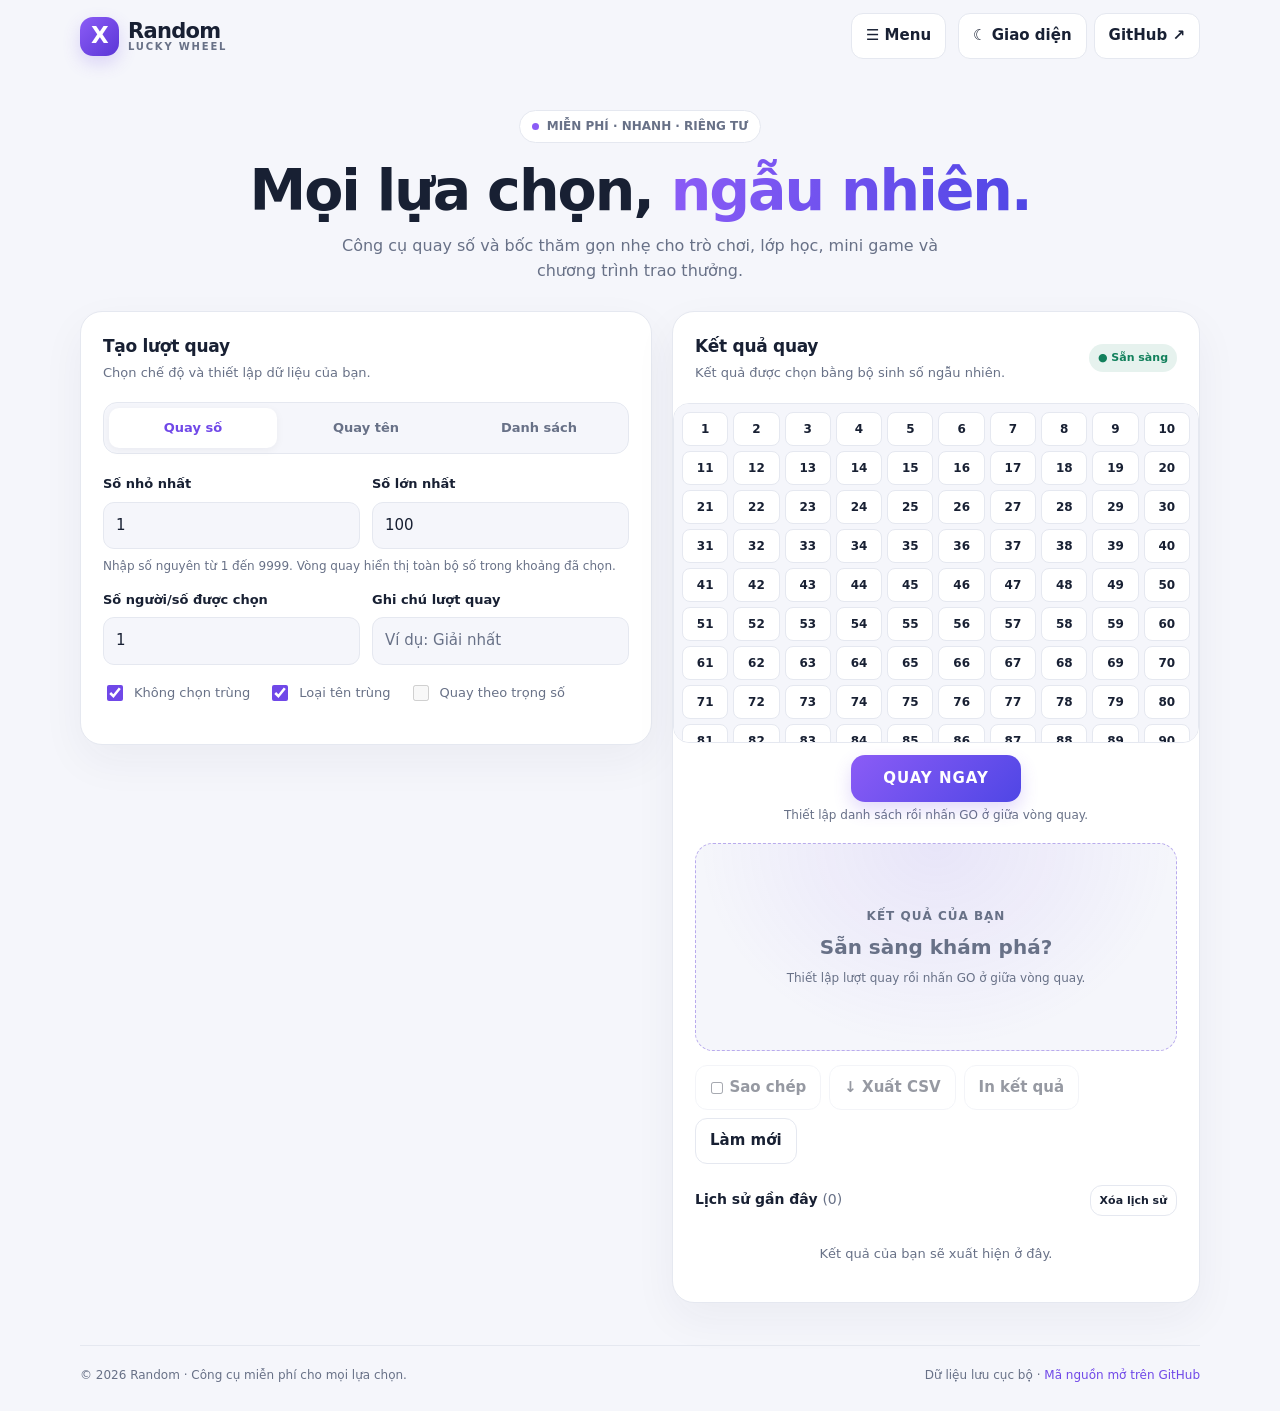
==== commit cfffd1b8: "Redesign wheel as full-range number grid" ====
--- a/index.html
+++ b/index.html
@@ -10,7 +10,7 @@
 <style>
 :root{color-scheme:light;--bg:#f5f6fb;--panel:#fff;--text:#182033;--muted:#687187;--line:#e5e8f0;--accent:#7048e8;--accent2:#8b5cf6;--soft:#f0ebff;--good:#12805c;--shadow:0 16px 44px #25254a0d}
 [data-theme=dark]{color-scheme:dark;--bg:#10121b;--panel:#191c29;--text:#f3f4fb;--muted:#a3a9bd;--line:#303447;--accent:#a78bfa;--accent2:#8b5cf6;--soft:#29213f;--good:#55d6a5;--shadow:0 16px 44px #0003}
-*{box-sizing:border-box}body{margin:0;background:var(--bg);color:var(--text);font:15px/1.55 Inter,ui-sans-serif,system-ui,-apple-system,BlinkMacSystemFont,"Segoe UI",sans-serif;transition:background .2s,color .2s}button,input,textarea,select{font:inherit}button{cursor:pointer}button:focus-visible,input:focus-visible,textarea:focus-visible,select:focus-visible{outline:3px solid #a78bfa;outline-offset:2px}.wrap{width:min(1120px,calc(100% - 32px));margin:auto}.topbar{height:76px;display:flex;align-items:center;justify-content:space-between;gap:16px}.brand{display:flex;align-items:center;gap:11px;font-weight:850;font-size:21px;letter-spacing:-.7px}.logo{width:39px;height:39px;border-radius:13px;background:linear-gradient(135deg,#8b5cf6,#5b36d6);color:#fff;display:grid;place-items:center;font-size:23px;font-weight:900;box-shadow:0 7px 18px #7048e833}.brand small{display:block;font-size:10px;letter-spacing:1.8px;color:var(--muted);font-weight:700;margin-top:-3px}.nav-menu{position:relative;margin-left:auto}.nav-menu-toggle{display:inline-flex;align-items:center;gap:7px;min-height:42px}.site-nav{position:absolute;z-index:20;right:0;top:calc(100% + 9px);display:grid;gap:5px;width:190px;padding:8px;border:1px solid var(--line);border-radius:15px;background:var(--panel);box-shadow:var(--shadow)}.site-nav[hidden]{display:none}.site-nav a{display:flex;align-items:center;min-height:42px;padding:10px 12px;border-radius:10px;text-decoration:none;color:var(--text);font-size:14px;font-weight:750;transition:background .15s,color .15s}.site-nav a:hover{background:var(--soft);color:var(--accent)}.site-nav .nav-donate{background:linear-gradient(135deg,#8055f5,#6038d9);color:#fff;box-shadow:0 6px 16px #7048e82b}.site-nav .nav-donate:hover{background:linear-gradient(135deg,#7044e8,#512bc7);color:#fff}.top-actions{display:flex;gap:8px}.btn{border:1px solid var(--line);background:var(--panel);color:var(--text);border-radius:12px;padding:10px 14px;font-weight:700;transition:transform .15s,border-color .15s}.btn:hover{border-color:var(--accent);transform:translateY(-1px)}.btn.primary{background:linear-gradient(135deg,#8055f5,#6038d9);border:0;color:white;box-shadow:0 8px 18px #7048e82b}.btn:disabled{opacity:.45;cursor:not-allowed;transform:none}.hero{padding:38px 0 27px;text-align:center}.eyebrow{display:inline-flex;align-items:center;gap:8px;border:1px solid var(--line);background:var(--panel);border-radius:99px;padding:6px 12px;color:var(--muted);font-size:12px;font-weight:750}.dot{width:7px;height:7px;border-radius:50%;background:#8b5cf6}.hero h1{font-size:clamp(34px,5vw,57px);line-height:1.08;letter-spacing:-2px;margin:17px 0 13px}.gradient{background:linear-gradient(100deg,#8b5cf6,#4f46e5);background-clip:text;-webkit-background-clip:text;color:transparent}.hero p{max-width:600px;margin:auto;color:var(--muted);font-size:16px}.workspace{display:grid;grid-template-columns:minmax(0,1.04fr) minmax(0,.96fr);gap:20px;align-items:start;padding-bottom:38px}.panel{background:var(--panel);border:1px solid var(--line);border-radius:22px;box-shadow:var(--shadow);overflow:hidden}.panel-head{padding:21px 22px 0}.panel-head h2{font-size:17px;margin:0 0 4px;letter-spacing:-.3px}.sub{font-size:13px;color:var(--muted);margin:0}.tabs{display:grid;grid-template-columns:repeat(3,1fr);gap:5px;padding:5px;background:var(--bg);border:1px solid var(--line);border-radius:14px;margin:19px 22px 0}.tab{border:0;background:transparent;color:var(--muted);border-radius:10px;padding:10px 6px;font-weight:750;font-size:13px}.tab[aria-selected=true]{background:var(--panel);color:var(--accent);box-shadow:0 2px 8px #15152b0d}.panel-body{padding:20px 22px 23px}.field{display:block;margin-bottom:15px}.field>span,.label{display:block;font-weight:750;font-size:13px;margin-bottom:7px}.field input,.field textarea,.field select{display:block;width:100%;border:1px solid var(--line);border-radius:11px;padding:11px 12px;background:var(--bg);color:var(--text);min-width:0}.field textarea{resize:vertical;min-height:154px}.field input::placeholder,.field textarea::placeholder{color:var(--muted)}.row2{display:grid;grid-template-columns:1fr 1fr;gap:12px}.checks{display:flex;gap:18px;flex-wrap:wrap;margin:2px 0 17px}.check{display:flex;align-items:center;gap:8px;font-size:13px;color:var(--muted)}.check input{accent-color:var(--accent);width:16px;height:16px}.hint{font-size:12px;color:var(--muted);margin:-7px 0 15px}.full{width:100%;padding:13px 16px;font-size:15px}.result-panel{min-height:425px}.result-top{display:flex;justify-content:space-between;align-items:center;gap:12px}.result-top .status{font-size:11px;font-weight:800;color:var(--good);background:color-mix(in srgb,var(--good) 10%,transparent);border-radius:99px;padding:5px 9px}.wheel-wrap{position:relative;width:min(100%,330px);aspect-ratio:1;margin:20px auto 4px;display:grid;place-items:center}.wheel-wrap canvas{display:block;width:100%;height:100%;filter:drop-shadow(0 12px 18px #21154720)}.wheel-pointer{position:absolute;z-index:2;top:-5px;left:50%;transform:translateX(-50%);width:0;height:0;border-left:15px solid transparent;border-right:15px solid transparent;border-top:30px solid #f97316;filter:drop-shadow(0 3px 2px #0003)}.wheel-center{position:absolute;cursor:pointer;border:0;padding:0;transition:transform .15s,box-shadow .15s}.wheel-center:hover{transform:translate(-50%,-50%) scale(1.06);box-shadow:0 5px 18px #21154755}.wheel-center:disabled{cursor:wait;opacity:.8}.wheel-center{position:absolute;z-index:1;left:50%;top:50%;transform:translate(-50%,-50%);width:22%;aspect-ratio:1;border-radius:50%;border:5px solid #fff;background:linear-gradient(135deg,#8b5cf6,#4f46e5);box-shadow:0 3px 14px #21154735;display:grid;place-items:center;color:#fff;font-size:clamp(10px,2vw,15px);font-weight:900;letter-spacing:.5px}.wheel-hint{text-align:center;color:var(--muted);font-size:12px;margin:0 12px 16px}.wheel-spinning canvas{will-change:transform}.wheel-spinning{animation:wheel-glow .7s ease-in-out infinite alternate}@keyframes wheel-glow{from{filter:drop-shadow(0 8px 12px #8b5cf633)}to{filter:drop-shadow(0 14px 24px #8b5cf666)}}.result-stage{margin:18px 22px 0;min-height:208px;border:1px dashed color-mix(in srgb,var(--accent) 38%,var(--line));border-radius:18px;background:radial-gradient(ellipse at 50% 0%,color-mix(in srgb,var(--accent) 10%,transparent),transparent 70%),var(--bg);display:flex;flex-direction:column;justify-content:center;align-items:center;text-align:center;padding:22px;gap:10px}.result-label{font-size:12px;color:var(--muted);font-weight:750;letter-spacing:1px;text-transform:uppercase}.result-value{font-size:clamp(35px,5vw,56px);font-weight:900;line-height:1.15;letter-spacing:-1.5px;overflow-wrap:anywhere}.result-value.empty{font-size:20px;letter-spacing:0;color:var(--muted);font-weight:650}.result-value.rolling{animation:pulse .12s infinite alternate}@keyframes pulse{from{opacity:.65;transform:scale(.985)}to{opacity:1;transform:scale(1.015)}}.result-meta{font-size:12px;color:var(--muted)}.result-actions{display:flex;gap:8px;flex-wrap:wrap;margin:14px 22px 0}.history{padding:21px 22px 22px}.history-head{display:flex;align-items:center;justify-content:space-between;gap:10px;margin-bottom:12px}.history-head h3{font-size:14px;margin:0}.history-list{display:grid;gap:8px;max-height:240px;overflow:auto}.history-item{display:flex;align-items:flex-start;justify-content:space-between;gap:12px;padding:10px 12px;border:1px solid var(--line);border-radius:12px}.history-item strong{font-size:13px;overflow-wrap:anywhere}.history-item small{display:block;color:var(--muted);font-size:11px;margin-top:3px}.history-item button{border:0;background:transparent;color:var(--muted);padding:2px 5px}.empty-history{text-align:center;color:var(--muted);font-size:13px;padding:16px 0}.features{display:grid;grid-template-columns:repeat(3,1fr);gap:14px;padding:0 0 34px}.feature{padding:18px;border:1px solid var(--line);background:var(--panel);border-radius:16px}.feature-icon{width:36px;height:36px;display:grid;place-items:center;background:var(--soft);color:var(--accent);border-radius:11px;font-size:18px;font-weight:850}.feature h3{font-size:14px;margin:12px 0 5px}.feature p{font-size:12px;color:var(--muted);margin:0}.foot{border-top:1px solid var(--line);padding:20px 0 27px;color:var(--muted);font-size:12px;display:flex;justify-content:space-between;gap:12px;flex-wrap:wrap}.foot a{color:var(--accent);text-decoration:none}.toast{position:fixed;bottom:20px;left:50%;transform:translate(-50%,20px);opacity:0;pointer-events:none;background:var(--text);color:var(--panel);border-radius:12px;padding:11px 16px;box-shadow:var(--shadow);transition:.2s;z-index:5;max-width:calc(100% - 32px);font-size:13px}.toast.show{opacity:1;transform:translate(-50%,0)}
+*{box-sizing:border-box}body{margin:0;background:var(--bg);color:var(--text);font:15px/1.55 Inter,ui-sans-serif,system-ui,-apple-system,BlinkMacSystemFont,"Segoe UI",sans-serif;transition:background .2s,color .2s}button,input,textarea,select{font:inherit}button{cursor:pointer}button:focus-visible,input:focus-visible,textarea:focus-visible,select:focus-visible{outline:3px solid #a78bfa;outline-offset:2px}.wrap{width:min(1120px,calc(100% - 32px));margin:auto}.topbar{height:76px;display:flex;align-items:center;justify-content:space-between;gap:16px}.brand{display:flex;align-items:center;gap:11px;font-weight:850;font-size:21px;letter-spacing:-.7px}.logo{width:39px;height:39px;border-radius:13px;background:linear-gradient(135deg,#8b5cf6,#5b36d6);color:#fff;display:grid;place-items:center;font-size:23px;font-weight:900;box-shadow:0 7px 18px #7048e833}.brand small{display:block;font-size:10px;letter-spacing:1.8px;color:var(--muted);font-weight:700;margin-top:-3px}.nav-menu{position:relative;margin-left:auto}.nav-menu-toggle{display:inline-flex;align-items:center;gap:7px;min-height:42px}.site-nav{position:absolute;z-index:20;right:0;top:calc(100% + 9px);display:grid;gap:5px;width:190px;padding:8px;border:1px solid var(--line);border-radius:15px;background:var(--panel);box-shadow:var(--shadow)}.site-nav[hidden]{display:none}.site-nav a{display:flex;align-items:center;min-height:42px;padding:10px 12px;border-radius:10px;text-decoration:none;color:var(--text);font-size:14px;font-weight:750;transition:background .15s,color .15s}.site-nav a:hover{background:var(--soft);color:var(--accent)}.site-nav .nav-donate{background:linear-gradient(135deg,#8055f5,#6038d9);color:#fff;box-shadow:0 6px 16px #7048e82b}.site-nav .nav-donate:hover{background:linear-gradient(135deg,#7044e8,#512bc7);color:#fff}.top-actions{display:flex;gap:8px}.btn{border:1px solid var(--line);background:var(--panel);color:var(--text);border-radius:12px;padding:10px 14px;font-weight:700;transition:transform .15s,border-color .15s}.btn:hover{border-color:var(--accent);transform:translateY(-1px)}.btn.primary{background:linear-gradient(135deg,#8055f5,#6038d9);border:0;color:white;box-shadow:0 8px 18px #7048e82b}.btn:disabled{opacity:.45;cursor:not-allowed;transform:none}.hero{padding:38px 0 27px;text-align:center}.eyebrow{display:inline-flex;align-items:center;gap:8px;border:1px solid var(--line);background:var(--panel);border-radius:99px;padding:6px 12px;color:var(--muted);font-size:12px;font-weight:750}.dot{width:7px;height:7px;border-radius:50%;background:#8b5cf6}.hero h1{font-size:clamp(34px,5vw,57px);line-height:1.08;letter-spacing:-2px;margin:17px 0 13px}.gradient{background:linear-gradient(100deg,#8b5cf6,#4f46e5);background-clip:text;-webkit-background-clip:text;color:transparent}.hero p{max-width:600px;margin:auto;color:var(--muted);font-size:16px}.workspace{display:grid;grid-template-columns:minmax(0,1.04fr) minmax(0,.96fr);gap:20px;align-items:start;padding-bottom:38px}.panel{background:var(--panel);border:1px solid var(--line);border-radius:22px;box-shadow:var(--shadow);overflow:hidden}.panel-head{padding:21px 22px 0}.panel-head h2{font-size:17px;margin:0 0 4px;letter-spacing:-.3px}.sub{font-size:13px;color:var(--muted);margin:0}.tabs{display:grid;grid-template-columns:repeat(3,1fr);gap:5px;padding:5px;background:var(--bg);border:1px solid var(--line);border-radius:14px;margin:19px 22px 0}.tab{border:0;background:transparent;color:var(--muted);border-radius:10px;padding:10px 6px;font-weight:750;font-size:13px}.tab[aria-selected=true]{background:var(--panel);color:var(--accent);box-shadow:0 2px 8px #15152b0d}.panel-body{padding:20px 22px 23px}.field{display:block;margin-bottom:15px}.field>span,.label{display:block;font-weight:750;font-size:13px;margin-bottom:7px}.field input,.field textarea,.field select{display:block;width:100%;border:1px solid var(--line);border-radius:11px;padding:11px 12px;background:var(--bg);color:var(--text);min-width:0}.field textarea{resize:vertical;min-height:154px}.field input::placeholder,.field textarea::placeholder{color:var(--muted)}.row2{display:grid;grid-template-columns:1fr 1fr;gap:12px}.checks{display:flex;gap:18px;flex-wrap:wrap;margin:2px 0 17px}.check{display:flex;align-items:center;gap:8px;font-size:13px;color:var(--muted)}.check input{accent-color:var(--accent);width:16px;height:16px}.hint{font-size:12px;color:var(--muted);margin:-7px 0 15px}.full{width:100%;padding:13px 16px;font-size:15px}.result-panel{min-height:425px}.result-top{display:flex;justify-content:space-between;align-items:center;gap:12px}.result-top .status{font-size:11px;font-weight:800;color:var(--good);background:color-mix(in srgb,var(--good) 10%,transparent);border-radius:99px;padding:5px 9px}.wheel-wrap{position:relative;width:100%;margin:20px auto 4px;display:flex;flex-direction:column;gap:12px}.wheel-grid{display:grid;grid-template-columns:repeat(auto-fill,minmax(42px,1fr));gap:5px;max-height:340px;overflow:auto;padding:8px;border:1px solid var(--line);border-radius:16px;background:var(--bg);scroll-behavior:smooth;overscroll-behavior:contain}.wheel-cell{min-width:0;min-height:34px;display:grid;place-items:center;padding:4px 2px;border:1px solid var(--line);border-radius:8px;background:var(--panel);color:var(--text);font-size:12px;font-weight:750;font-variant-numeric:tabular-nums;overflow:hidden}.wheel-cell.active{background:#f59e0b;border-color:#fbbf24;color:#231300;box-shadow:0 0 0 2px #fbbf2466;transform:scale(1.04)}.wheel-cell.winner{background:linear-gradient(135deg,#8b5cf6,#4f46e5);border-color:#8b5cf6;color:#fff;box-shadow:0 0 0 2px #8b5cf655}.wheel-center{align-self:center;cursor:pointer;border:0;padding:12px 32px;border-radius:14px;background:linear-gradient(135deg,#8b5cf6,#4f46e5);color:#fff;font-weight:900;letter-spacing:1px;box-shadow:0 8px 18px #7048e833;transition:transform .15s,opacity .15s}.wheel-center:hover{transform:translateY(-1px)}.wheel-center:disabled{cursor:wait;opacity:.7}.wheel-spinning .wheel-grid{border-color:var(--accent);box-shadow:0 0 0 3px color-mix(in srgb,var(--accent) 12%,transparent)}.wheel-hint{text-align:center;color:var(--muted);font-size:12px;margin:0 12px 16px}.wheel-spinning canvas{will-change:transform}.wheel-spinning{animation:wheel-glow .7s ease-in-out infinite alternate}@keyframes wheel-glow{from{filter:drop-shadow(0 8px 12px #8b5cf633)}to{filter:drop-shadow(0 14px 24px #8b5cf666)}}.result-stage{margin:18px 22px 0;min-height:208px;border:1px dashed color-mix(in srgb,var(--accent) 38%,var(--line));border-radius:18px;background:radial-gradient(ellipse at 50% 0%,color-mix(in srgb,var(--accent) 10%,transparent),transparent 70%),var(--bg);display:flex;flex-direction:column;justify-content:center;align-items:center;text-align:center;padding:22px;gap:10px}.result-label{font-size:12px;color:var(--muted);font-weight:750;letter-spacing:1px;text-transform:uppercase}.result-value{font-size:clamp(35px,5vw,56px);font-weight:900;line-height:1.15;letter-spacing:-1.5px;overflow-wrap:anywhere}.result-value.empty{font-size:20px;letter-spacing:0;color:var(--muted);font-weight:650}.result-value.rolling{animation:pulse .12s infinite alternate}@keyframes pulse{from{opacity:.65;transform:scale(.985)}to{opacity:1;transform:scale(1.015)}}.result-meta{font-size:12px;color:var(--muted)}.result-actions{display:flex;gap:8px;flex-wrap:wrap;margin:14px 22px 0}.history{padding:21px 22px 22px}.history-head{display:flex;align-items:center;justify-content:space-between;gap:10px;margin-bottom:12px}.history-head h3{font-size:14px;margin:0}.history-list{display:grid;gap:8px;max-height:240px;overflow:auto}.history-item{display:flex;align-items:flex-start;justify-content:space-between;gap:12px;padding:10px 12px;border:1px solid var(--line);border-radius:12px}.history-item strong{font-size:13px;overflow-wrap:anywhere}.history-item small{display:block;color:var(--muted);font-size:11px;margin-top:3px}.history-item button{border:0;background:transparent;color:var(--muted);padding:2px 5px}.empty-history{text-align:center;color:var(--muted);font-size:13px;padding:16px 0}.features{display:grid;grid-template-columns:repeat(3,1fr);gap:14px;padding:0 0 34px}.feature{padding:18px;border:1px solid var(--line);background:var(--panel);border-radius:16px}.feature-icon{width:36px;height:36px;display:grid;place-items:center;background:var(--soft);color:var(--accent);border-radius:11px;font-size:18px;font-weight:850}.feature h3{font-size:14px;margin:12px 0 5px}.feature p{font-size:12px;color:var(--muted);margin:0}.foot{border-top:1px solid var(--line);padding:20px 0 27px;color:var(--muted);font-size:12px;display:flex;justify-content:space-between;gap:12px;flex-wrap:wrap}.foot a{color:var(--accent);text-decoration:none}.toast{position:fixed;bottom:20px;left:50%;transform:translate(-50%,20px);opacity:0;pointer-events:none;background:var(--text);color:var(--panel);border-radius:12px;padding:11px 16px;box-shadow:var(--shadow);transition:.2s;z-index:5;max-width:calc(100% - 32px);font-size:13px}.toast.show{opacity:1;transform:translate(-50%,0)}
 .result-modal{position:fixed;inset:0;z-index:20;display:grid;place-items:center;padding:20px;background:#080b18b8;backdrop-filter:blur(7px);opacity:0;visibility:hidden;pointer-events:none;transition:opacity .2s,visibility .2s}
 .result-modal.open{opacity:1;visibility:visible;pointer-events:auto}
 .result-dialog{position:relative;width:min(520px,100%);max-height:min(82vh,720px);overflow:auto;background:var(--panel);color:var(--text);border:1px solid var(--line);border-radius:24px;box-shadow:0 28px 90px #0005;padding:30px 24px 24px;text-align:center;transform:translateY(14px) scale(.98);transition:transform .22s}
@@ -96,7 +96,7 @@
 </div>
 <div class="panel result-panel">
 <div class="panel-head"><div class="result-top"><div><h2>Kết quả quay</h2><p class="sub">Kết quả được chọn bằng bộ sinh số ngẫu nhiên.</p></div><span class="status">● Sẵn sàng</span></div></div>
-<div class="wheel-wrap" id="wheelWrap" aria-label="Vòng quay ngẫu nhiên"><div class="wheel-pointer" aria-hidden="true"></div><canvas id="wheelCanvas" width="660" height="660" role="img" aria-label="Vòng quay các lựa chọn"></canvas><button class="wheel-center" id="drawBtn" type="button" aria-label="Bắt đầu quay">GO</button></div><p class="wheel-hint" id="wheelHint">Thiết lập danh sách rồi nhấn GO ở giữa vòng quay.</p><div class="result-stage" aria-live="polite" aria-atomic="true"><div class="result-label" id="resultLabel">KẾT QUẢ CỦA BẠN</div><div class="result-value empty" id="resultValue">Sẵn sàng khám phá?</div><div class="result-meta" id="resultMeta">Thiết lập lượt quay rồi nhấn GO ở giữa vòng quay.</div></div>
+<div class="wheel-wrap" id="wheelWrap" aria-label="Bảng quay số ngẫu nhiên"><div class="wheel-grid" id="wheelGrid" role="listbox" aria-label="Toàn bộ số hoặc lựa chọn"></div><button class="wheel-center" id="drawBtn" type="button" aria-label="Bắt đầu quay">QUAY NGAY</button></div><p class="wheel-hint" id="wheelHint">Thiết lập danh sách rồi nhấn GO ở giữa vòng quay.</p><div class="result-stage" aria-live="polite" aria-atomic="true"><div class="result-label" id="resultLabel">KẾT QUẢ CỦA BẠN</div><div class="result-value empty" id="resultValue">Sẵn sàng khám phá?</div><div class="result-meta" id="resultMeta">Thiết lập lượt quay rồi nhấn GO ở giữa vòng quay.</div></div>
 <div class="result-actions"><button class="btn" id="copyBtn" disabled>▢ Sao chép</button><button class="btn" id="csvBtn" disabled>↓ Xuất CSV</button><button class="btn" id="printBtn" disabled>In kết quả</button><button class="btn" id="clearBtn">Làm mới</button></div>
 <div class="history"><div class="history-head"><h3>Lịch sử gần đây <span id="historyCount" style="color:var(--muted);font-weight:500">(0)</span></h3><button class="btn" id="clearHistoryBtn" style="padding:6px 9px;font-size:11px">Xóa lịch sử</button></div><div class="history-list" id="historyList"><div class="empty-history">Kết quả của bạn sẽ xuất hiện ở đây.</div></div></div>
 </div>
@@ -128,7 +128,6 @@
   let history = [];
   let toastTimer;
 
-  let wheelAngle = 0;
   let wheelFrame = 0;
   let wheelBusy = false;
   let wheelEntriesOverride = null;
@@ -147,88 +146,67 @@
     return Array.from({length: 12}, (_, i) => unique[Math.floor(i * unique.length / 12)]);
   }
   function drawWheel() {
-    const canvas = $('wheelCanvas');
-    if (!canvas) return;
-    const ctx = canvas.getContext('2d');
-    const size = canvas.width, center = size / 2, radius = size / 2 - 12;
+    const grid = $('wheelGrid');
+    if (!grid) return;
     const entries = wheelEntriesOverride || wheelEntries();
-    const colors = ['#7c3aed','#2563eb','#0891b2','#059669','#ca8a04','#ea580c','#db2777','#4f46e5','#0d9488','#9333ea','#475569','#e11d48'];
-    ctx.clearRect(0, 0, size, size);
-    ctx.save();
-    ctx.translate(center, center);
-    ctx.rotate(wheelAngle);
-    const arc = Math.PI * 2 / entries.length;
+    const fragment = document.createDocumentFragment();
     entries.forEach((entry, i) => {
-      const start = -Math.PI / 2 + i * arc;
-      ctx.beginPath();
-      ctx.moveTo(0, 0);
-      ctx.arc(0, 0, radius, start, start + arc);
-      ctx.closePath();
-      ctx.fillStyle = colors[i % colors.length];
-      ctx.fill();
-      ctx.strokeStyle = i === wheelWinnerIndex ? '#fde047' : '#ffffffd9';
-      ctx.lineWidth = i === wheelWinnerIndex ? 10 : 4;
-      ctx.stroke();
-      ctx.save();
-      ctx.rotate(start + arc / 2);
-      ctx.textAlign = 'right';
-      ctx.textBaseline = 'middle';
-      ctx.fillStyle = '#fff';
-      ctx.shadowColor = '#0006';
-      ctx.shadowBlur = 3;
-      const label = String(entry);
-      const maxChars = entries.length > 8 ? 12 : 18;
-      ctx.font = '700 ' + (entries.length > 8 ? '20px' : '24px') + ' system-ui, sans-serif';
-      let shown = label.length > maxChars ? label.slice(0, maxChars - 1) + '…' : label;
-      ctx.fillText(shown, radius - 24, 0, radius * 0.62);
-      ctx.restore();
+      const cell = document.createElement('div');
+      cell.className = 'wheel-cell' + (i === wheelWinnerIndex ? ' winner' : '');
+      cell.textContent = String(entry);
+      cell.setAttribute('role', 'option');
+      cell.setAttribute('aria-selected', String(i === wheelWinnerIndex));
+      cell.dataset.index = String(i);
+      fragment.append(cell);
     });
-    ctx.restore();
-    ctx.beginPath();
-    ctx.arc(center, center, radius + 1, 0, Math.PI * 2);
-    ctx.strokeStyle = '#ffffff';
-    ctx.lineWidth = 10;
-    ctx.stroke();
+    grid.replaceChildren(fragment);
   }
   function spinWheel(winner) {
     return new Promise(resolve => {
       const wrap = $('wheelWrap');
+      const grid = $('wheelGrid');
       const entries = wheelEntries();
-      // Pick a display sector with the same cryptographically secure RNG used
-      // for drawing, then put the already-selected winner in that exact sector.
       const targetIndex = randBelow(entries.length);
       entries[targetIndex] = String(winner);
       wheelEntriesOverride = entries;
       wheelWinnerIndex = targetIndex;
       drawWheel();
-      const startAngle = wheelAngle;
-      const arc = Math.PI * 2 / entries.length;
-      // Canvas sector centers are measured from the top; rotate the selected
-      // winner's sector center exactly beneath the fixed pointer at 12 o'clock.
-      const targetOrientation = ((-(targetIndex + 0.5) * arc) % (Math.PI * 2) + Math.PI * 2) % (Math.PI * 2);
-      const alignment = ((targetOrientation - startAngle) % (Math.PI * 2) + Math.PI * 2) % (Math.PI * 2);
-      const extra = Math.PI * 2 * 6 + alignment;
+      const cells = grid.querySelectorAll('.wheel-cell');
       const duration = 4200;
       const started = performance.now();
+      let lastIndex = -1;
       wheelBusy = true;
       wrap.classList.add('wheel-spinning');
       $('drawBtn').disabled = true;
       document.querySelectorAll('.panel-body input, .panel-body textarea, .tabs button').forEach(el => { el.disabled = true; });
-      $('wheelHint').textContent = 'Đang quay…';
+      $('wheelHint').textContent = 'Đang quay qua các ô số…';
       const animate = now => {
         const progress = Math.min(1, (now - started) / duration);
-        const eased = 1 - Math.pow(1 - progress, 4);
-        wheelAngle = startAngle + extra * eased;
-        drawWheel();
+        const eased = 1 - Math.pow(1 - progress, 3);
+        const cycle = Math.floor(eased * 45);
+        const index = progress >= 1 ? targetIndex : (Math.floor(now / Math.max(45, 180 - cycle * 3)) % cells.length);
+        if (index !== lastIndex) {
+          if (lastIndex >= 0 && cells[lastIndex]) cells[lastIndex].classList.remove('active');
+          if (cells[index]) {
+            cells[index].classList.add('active');
+            if (progress < 1) cells[index].scrollIntoView({block:'nearest',inline:'nearest',behavior:'auto'});
+          }
+          lastIndex = index;
+        }
         if (progress < 1) {
           wheelFrame = requestAnimationFrame(animate);
         } else {
+          cells.forEach(cell => cell.classList.remove('active'));
+          if (cells[targetIndex]) {
+            cells[targetIndex].classList.add('winner');
+            cells[targetIndex].scrollIntoView({block:'center',inline:'nearest',behavior:'smooth'});
+          }
           wrap.classList.remove('wheel-spinning');
           wheelBusy = false;
           document.querySelectorAll('.panel-body input, .panel-body textarea, .tabs button').forEach(el => { el.disabled = false; });
           setMode(mode);
           $('drawBtn').disabled = false;
-          $('wheelHint').textContent = 'Kim chỉ đúng vào kết quả đầu tiên bên dưới.';
+          $('wheelHint').textContent = 'Ô được tô sáng là kết quả vừa quay.';
           resolve();
         }
       };
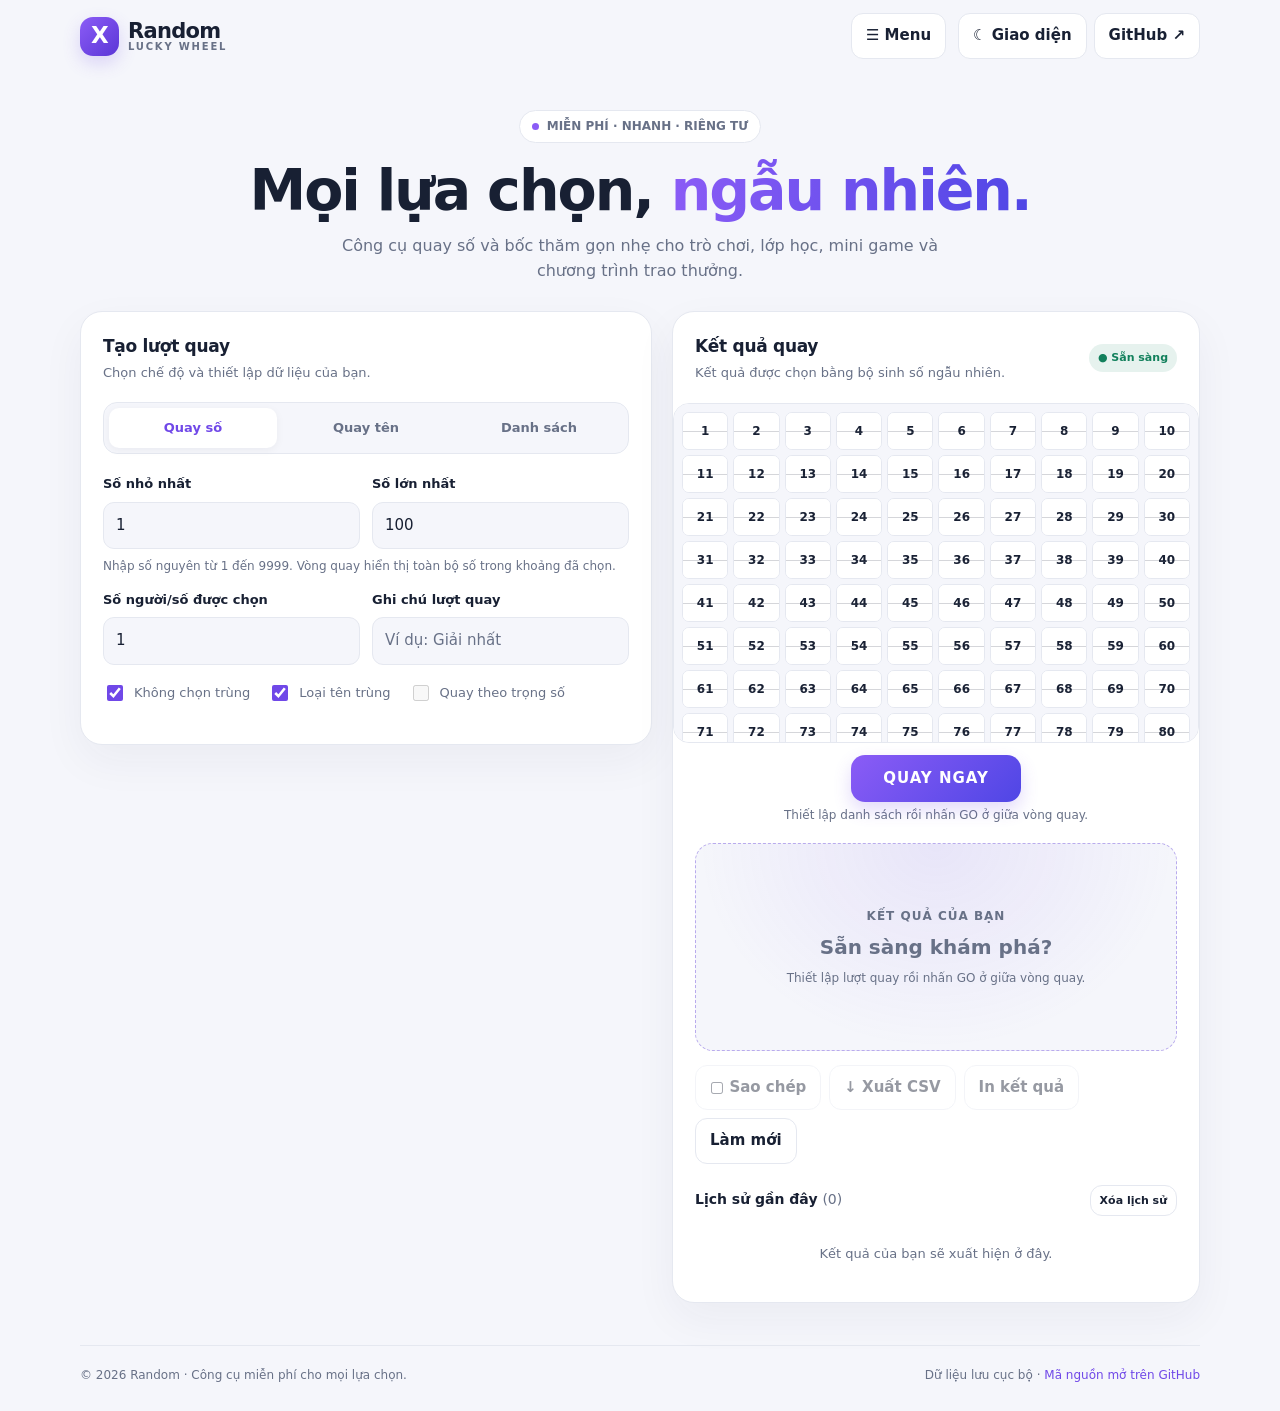
==== commit cea39185: "Redesign number tiles as flip display" ====
--- a/index.html
+++ b/index.html
@@ -10,7 +10,7 @@
 <style>
 :root{color-scheme:light;--bg:#f5f6fb;--panel:#fff;--text:#182033;--muted:#687187;--line:#e5e8f0;--accent:#7048e8;--accent2:#8b5cf6;--soft:#f0ebff;--good:#12805c;--shadow:0 16px 44px #25254a0d}
 [data-theme=dark]{color-scheme:dark;--bg:#10121b;--panel:#191c29;--text:#f3f4fb;--muted:#a3a9bd;--line:#303447;--accent:#a78bfa;--accent2:#8b5cf6;--soft:#29213f;--good:#55d6a5;--shadow:0 16px 44px #0003}
-*{box-sizing:border-box}body{margin:0;background:var(--bg);color:var(--text);font:15px/1.55 Inter,ui-sans-serif,system-ui,-apple-system,BlinkMacSystemFont,"Segoe UI",sans-serif;transition:background .2s,color .2s}button,input,textarea,select{font:inherit}button{cursor:pointer}button:focus-visible,input:focus-visible,textarea:focus-visible,select:focus-visible{outline:3px solid #a78bfa;outline-offset:2px}.wrap{width:min(1120px,calc(100% - 32px));margin:auto}.topbar{height:76px;display:flex;align-items:center;justify-content:space-between;gap:16px}.brand{display:flex;align-items:center;gap:11px;font-weight:850;font-size:21px;letter-spacing:-.7px}.logo{width:39px;height:39px;border-radius:13px;background:linear-gradient(135deg,#8b5cf6,#5b36d6);color:#fff;display:grid;place-items:center;font-size:23px;font-weight:900;box-shadow:0 7px 18px #7048e833}.brand small{display:block;font-size:10px;letter-spacing:1.8px;color:var(--muted);font-weight:700;margin-top:-3px}.nav-menu{position:relative;margin-left:auto}.nav-menu-toggle{display:inline-flex;align-items:center;gap:7px;min-height:42px}.site-nav{position:absolute;z-index:20;right:0;top:calc(100% + 9px);display:grid;gap:5px;width:190px;padding:8px;border:1px solid var(--line);border-radius:15px;background:var(--panel);box-shadow:var(--shadow)}.site-nav[hidden]{display:none}.site-nav a{display:flex;align-items:center;min-height:42px;padding:10px 12px;border-radius:10px;text-decoration:none;color:var(--text);font-size:14px;font-weight:750;transition:background .15s,color .15s}.site-nav a:hover{background:var(--soft);color:var(--accent)}.site-nav .nav-donate{background:linear-gradient(135deg,#8055f5,#6038d9);color:#fff;box-shadow:0 6px 16px #7048e82b}.site-nav .nav-donate:hover{background:linear-gradient(135deg,#7044e8,#512bc7);color:#fff}.top-actions{display:flex;gap:8px}.btn{border:1px solid var(--line);background:var(--panel);color:var(--text);border-radius:12px;padding:10px 14px;font-weight:700;transition:transform .15s,border-color .15s}.btn:hover{border-color:var(--accent);transform:translateY(-1px)}.btn.primary{background:linear-gradient(135deg,#8055f5,#6038d9);border:0;color:white;box-shadow:0 8px 18px #7048e82b}.btn:disabled{opacity:.45;cursor:not-allowed;transform:none}.hero{padding:38px 0 27px;text-align:center}.eyebrow{display:inline-flex;align-items:center;gap:8px;border:1px solid var(--line);background:var(--panel);border-radius:99px;padding:6px 12px;color:var(--muted);font-size:12px;font-weight:750}.dot{width:7px;height:7px;border-radius:50%;background:#8b5cf6}.hero h1{font-size:clamp(34px,5vw,57px);line-height:1.08;letter-spacing:-2px;margin:17px 0 13px}.gradient{background:linear-gradient(100deg,#8b5cf6,#4f46e5);background-clip:text;-webkit-background-clip:text;color:transparent}.hero p{max-width:600px;margin:auto;color:var(--muted);font-size:16px}.workspace{display:grid;grid-template-columns:minmax(0,1.04fr) minmax(0,.96fr);gap:20px;align-items:start;padding-bottom:38px}.panel{background:var(--panel);border:1px solid var(--line);border-radius:22px;box-shadow:var(--shadow);overflow:hidden}.panel-head{padding:21px 22px 0}.panel-head h2{font-size:17px;margin:0 0 4px;letter-spacing:-.3px}.sub{font-size:13px;color:var(--muted);margin:0}.tabs{display:grid;grid-template-columns:repeat(3,1fr);gap:5px;padding:5px;background:var(--bg);border:1px solid var(--line);border-radius:14px;margin:19px 22px 0}.tab{border:0;background:transparent;color:var(--muted);border-radius:10px;padding:10px 6px;font-weight:750;font-size:13px}.tab[aria-selected=true]{background:var(--panel);color:var(--accent);box-shadow:0 2px 8px #15152b0d}.panel-body{padding:20px 22px 23px}.field{display:block;margin-bottom:15px}.field>span,.label{display:block;font-weight:750;font-size:13px;margin-bottom:7px}.field input,.field textarea,.field select{display:block;width:100%;border:1px solid var(--line);border-radius:11px;padding:11px 12px;background:var(--bg);color:var(--text);min-width:0}.field textarea{resize:vertical;min-height:154px}.field input::placeholder,.field textarea::placeholder{color:var(--muted)}.row2{display:grid;grid-template-columns:1fr 1fr;gap:12px}.checks{display:flex;gap:18px;flex-wrap:wrap;margin:2px 0 17px}.check{display:flex;align-items:center;gap:8px;font-size:13px;color:var(--muted)}.check input{accent-color:var(--accent);width:16px;height:16px}.hint{font-size:12px;color:var(--muted);margin:-7px 0 15px}.full{width:100%;padding:13px 16px;font-size:15px}.result-panel{min-height:425px}.result-top{display:flex;justify-content:space-between;align-items:center;gap:12px}.result-top .status{font-size:11px;font-weight:800;color:var(--good);background:color-mix(in srgb,var(--good) 10%,transparent);border-radius:99px;padding:5px 9px}.wheel-wrap{position:relative;width:100%;margin:20px auto 4px;display:flex;flex-direction:column;gap:12px}.wheel-grid{display:grid;grid-template-columns:repeat(auto-fill,minmax(42px,1fr));gap:5px;max-height:340px;overflow:auto;padding:8px;border:1px solid var(--line);border-radius:16px;background:var(--bg);scroll-behavior:smooth;overscroll-behavior:contain}.wheel-cell{min-width:0;min-height:34px;display:grid;place-items:center;padding:4px 2px;border:1px solid var(--line);border-radius:8px;background:var(--panel);color:var(--text);font-size:12px;font-weight:750;font-variant-numeric:tabular-nums;overflow:hidden}.wheel-cell.active{background:#f59e0b;border-color:#fbbf24;color:#231300;box-shadow:0 0 0 2px #fbbf2466;transform:scale(1.04)}.wheel-cell.winner{background:linear-gradient(135deg,#8b5cf6,#4f46e5);border-color:#8b5cf6;color:#fff;box-shadow:0 0 0 2px #8b5cf655}.wheel-center{align-self:center;cursor:pointer;border:0;padding:12px 32px;border-radius:14px;background:linear-gradient(135deg,#8b5cf6,#4f46e5);color:#fff;font-weight:900;letter-spacing:1px;box-shadow:0 8px 18px #7048e833;transition:transform .15s,opacity .15s}.wheel-center:hover{transform:translateY(-1px)}.wheel-center:disabled{cursor:wait;opacity:.7}.wheel-spinning .wheel-grid{border-color:var(--accent);box-shadow:0 0 0 3px color-mix(in srgb,var(--accent) 12%,transparent)}.wheel-hint{text-align:center;color:var(--muted);font-size:12px;margin:0 12px 16px}.wheel-spinning canvas{will-change:transform}.wheel-spinning{animation:wheel-glow .7s ease-in-out infinite alternate}@keyframes wheel-glow{from{filter:drop-shadow(0 8px 12px #8b5cf633)}to{filter:drop-shadow(0 14px 24px #8b5cf666)}}.result-stage{margin:18px 22px 0;min-height:208px;border:1px dashed color-mix(in srgb,var(--accent) 38%,var(--line));border-radius:18px;background:radial-gradient(ellipse at 50% 0%,color-mix(in srgb,var(--accent) 10%,transparent),transparent 70%),var(--bg);display:flex;flex-direction:column;justify-content:center;align-items:center;text-align:center;padding:22px;gap:10px}.result-label{font-size:12px;color:var(--muted);font-weight:750;letter-spacing:1px;text-transform:uppercase}.result-value{font-size:clamp(35px,5vw,56px);font-weight:900;line-height:1.15;letter-spacing:-1.5px;overflow-wrap:anywhere}.result-value.empty{font-size:20px;letter-spacing:0;color:var(--muted);font-weight:650}.result-value.rolling{animation:pulse .12s infinite alternate}@keyframes pulse{from{opacity:.65;transform:scale(.985)}to{opacity:1;transform:scale(1.015)}}.result-meta{font-size:12px;color:var(--muted)}.result-actions{display:flex;gap:8px;flex-wrap:wrap;margin:14px 22px 0}.history{padding:21px 22px 22px}.history-head{display:flex;align-items:center;justify-content:space-between;gap:10px;margin-bottom:12px}.history-head h3{font-size:14px;margin:0}.history-list{display:grid;gap:8px;max-height:240px;overflow:auto}.history-item{display:flex;align-items:flex-start;justify-content:space-between;gap:12px;padding:10px 12px;border:1px solid var(--line);border-radius:12px}.history-item strong{font-size:13px;overflow-wrap:anywhere}.history-item small{display:block;color:var(--muted);font-size:11px;margin-top:3px}.history-item button{border:0;background:transparent;color:var(--muted);padding:2px 5px}.empty-history{text-align:center;color:var(--muted);font-size:13px;padding:16px 0}.features{display:grid;grid-template-columns:repeat(3,1fr);gap:14px;padding:0 0 34px}.feature{padding:18px;border:1px solid var(--line);background:var(--panel);border-radius:16px}.feature-icon{width:36px;height:36px;display:grid;place-items:center;background:var(--soft);color:var(--accent);border-radius:11px;font-size:18px;font-weight:850}.feature h3{font-size:14px;margin:12px 0 5px}.feature p{font-size:12px;color:var(--muted);margin:0}.foot{border-top:1px solid var(--line);padding:20px 0 27px;color:var(--muted);font-size:12px;display:flex;justify-content:space-between;gap:12px;flex-wrap:wrap}.foot a{color:var(--accent);text-decoration:none}.toast{position:fixed;bottom:20px;left:50%;transform:translate(-50%,20px);opacity:0;pointer-events:none;background:var(--text);color:var(--panel);border-radius:12px;padding:11px 16px;box-shadow:var(--shadow);transition:.2s;z-index:5;max-width:calc(100% - 32px);font-size:13px}.toast.show{opacity:1;transform:translate(-50%,0)}
+*{box-sizing:border-box}body{margin:0;background:var(--bg);color:var(--text);font:15px/1.55 Inter,ui-sans-serif,system-ui,-apple-system,BlinkMacSystemFont,"Segoe UI",sans-serif;transition:background .2s,color .2s}button,input,textarea,select{font:inherit}button{cursor:pointer}button:focus-visible,input:focus-visible,textarea:focus-visible,select:focus-visible{outline:3px solid #a78bfa;outline-offset:2px}.wrap{width:min(1120px,calc(100% - 32px));margin:auto}.topbar{height:76px;display:flex;align-items:center;justify-content:space-between;gap:16px}.brand{display:flex;align-items:center;gap:11px;font-weight:850;font-size:21px;letter-spacing:-.7px}.logo{width:39px;height:39px;border-radius:13px;background:linear-gradient(135deg,#8b5cf6,#5b36d6);color:#fff;display:grid;place-items:center;font-size:23px;font-weight:900;box-shadow:0 7px 18px #7048e833}.brand small{display:block;font-size:10px;letter-spacing:1.8px;color:var(--muted);font-weight:700;margin-top:-3px}.nav-menu{position:relative;margin-left:auto}.nav-menu-toggle{display:inline-flex;align-items:center;gap:7px;min-height:42px}.site-nav{position:absolute;z-index:20;right:0;top:calc(100% + 9px);display:grid;gap:5px;width:190px;padding:8px;border:1px solid var(--line);border-radius:15px;background:var(--panel);box-shadow:var(--shadow)}.site-nav[hidden]{display:none}.site-nav a{display:flex;align-items:center;min-height:42px;padding:10px 12px;border-radius:10px;text-decoration:none;color:var(--text);font-size:14px;font-weight:750;transition:background .15s,color .15s}.site-nav a:hover{background:var(--soft);color:var(--accent)}.site-nav .nav-donate{background:linear-gradient(135deg,#8055f5,#6038d9);color:#fff;box-shadow:0 6px 16px #7048e82b}.site-nav .nav-donate:hover{background:linear-gradient(135deg,#7044e8,#512bc7);color:#fff}.top-actions{display:flex;gap:8px}.btn{border:1px solid var(--line);background:var(--panel);color:var(--text);border-radius:12px;padding:10px 14px;font-weight:700;transition:transform .15s,border-color .15s}.btn:hover{border-color:var(--accent);transform:translateY(-1px)}.btn.primary{background:linear-gradient(135deg,#8055f5,#6038d9);border:0;color:white;box-shadow:0 8px 18px #7048e82b}.btn:disabled{opacity:.45;cursor:not-allowed;transform:none}.hero{padding:38px 0 27px;text-align:center}.eyebrow{display:inline-flex;align-items:center;gap:8px;border:1px solid var(--line);background:var(--panel);border-radius:99px;padding:6px 12px;color:var(--muted);font-size:12px;font-weight:750}.dot{width:7px;height:7px;border-radius:50%;background:#8b5cf6}.hero h1{font-size:clamp(34px,5vw,57px);line-height:1.08;letter-spacing:-2px;margin:17px 0 13px}.gradient{background:linear-gradient(100deg,#8b5cf6,#4f46e5);background-clip:text;-webkit-background-clip:text;color:transparent}.hero p{max-width:600px;margin:auto;color:var(--muted);font-size:16px}.workspace{display:grid;grid-template-columns:minmax(0,1.04fr) minmax(0,.96fr);gap:20px;align-items:start;padding-bottom:38px}.panel{background:var(--panel);border:1px solid var(--line);border-radius:22px;box-shadow:var(--shadow);overflow:hidden}.panel-head{padding:21px 22px 0}.panel-head h2{font-size:17px;margin:0 0 4px;letter-spacing:-.3px}.sub{font-size:13px;color:var(--muted);margin:0}.tabs{display:grid;grid-template-columns:repeat(3,1fr);gap:5px;padding:5px;background:var(--bg);border:1px solid var(--line);border-radius:14px;margin:19px 22px 0}.tab{border:0;background:transparent;color:var(--muted);border-radius:10px;padding:10px 6px;font-weight:750;font-size:13px}.tab[aria-selected=true]{background:var(--panel);color:var(--accent);box-shadow:0 2px 8px #15152b0d}.panel-body{padding:20px 22px 23px}.field{display:block;margin-bottom:15px}.field>span,.label{display:block;font-weight:750;font-size:13px;margin-bottom:7px}.field input,.field textarea,.field select{display:block;width:100%;border:1px solid var(--line);border-radius:11px;padding:11px 12px;background:var(--bg);color:var(--text);min-width:0}.field textarea{resize:vertical;min-height:154px}.field input::placeholder,.field textarea::placeholder{color:var(--muted)}.row2{display:grid;grid-template-columns:1fr 1fr;gap:12px}.checks{display:flex;gap:18px;flex-wrap:wrap;margin:2px 0 17px}.check{display:flex;align-items:center;gap:8px;font-size:13px;color:var(--muted)}.check input{accent-color:var(--accent);width:16px;height:16px}.hint{font-size:12px;color:var(--muted);margin:-7px 0 15px}.full{width:100%;padding:13px 16px;font-size:15px}.result-panel{min-height:425px}.result-top{display:flex;justify-content:space-between;align-items:center;gap:12px}.result-top .status{font-size:11px;font-weight:800;color:var(--good);background:color-mix(in srgb,var(--good) 10%,transparent);border-radius:99px;padding:5px 9px}.wheel-wrap{position:relative;width:100%;margin:20px auto 4px;display:flex;flex-direction:column;gap:12px}.wheel-grid{display:grid;grid-template-columns:repeat(auto-fill,minmax(42px,1fr));gap:5px;max-height:340px;overflow:auto;padding:8px;border:1px solid var(--line);border-radius:16px;background:var(--bg);scroll-behavior:smooth;overscroll-behavior:contain}.wheel-cell{position:relative;min-width:0;min-height:38px;perspective:180px;border:1px solid var(--line);border-radius:7px;background:var(--panel);color:var(--text);font-size:12px;font-weight:800;font-variant-numeric:tabular-nums;overflow:hidden;isolation:isolate}.wheel-cell:after{content:"";position:absolute;z-index:2;left:0;right:0;top:50%;height:1px;background:color-mix(in srgb,var(--text) 18%,transparent);box-shadow:0 1px 0 #ffffff18;pointer-events:none}.flip-inner{position:absolute;inset:0;display:grid;place-items:center;transform-style:preserve-3d;backface-visibility:hidden;background:linear-gradient(180deg,color-mix(in srgb,var(--panel) 92%,white),var(--panel));transition:transform .18s ease;overflow:hidden}.flip-value{display:block;max-width:100%;padding:2px;overflow:hidden;text-overflow:ellipsis;white-space:nowrap}.wheel-cell.active .flip-inner{background:linear-gradient(180deg,#fcd34d,#f59e0b);color:#231300;transform:rotateX(14deg);box-shadow:inset 0 0 0 1px #fbbf24}.wheel-cell.active{border-color:#f59e0b;box-shadow:0 0 0 2px #fbbf2444;z-index:3}.wheel-cell.winner .flip-inner{background:linear-gradient(180deg,#a78bfa,#5b36d6);color:#fff;box-shadow:inset 0 0 0 1px #c4b5fd}.wheel-cell.winner{border-color:#8b5cf6;box-shadow:0 0 0 2px #8b5cf655;z-index:2}@keyframes flip-tick{0%{transform:rotateX(0)}50%{transform:rotateX(-35deg)}100%{transform:rotateX(0)}}.wheel-cell.active .flip-inner{animation:flip-tick .24s ease-in-out}.wheel-center{align-self:center;cursor:pointer;border:0;padding:12px 32px;border-radius:14px;background:linear-gradient(135deg,#8b5cf6,#4f46e5);color:#fff;font-weight:900;letter-spacing:1px;box-shadow:0 8px 18px #7048e833;transition:transform .15s,opacity .15s}.wheel-center:hover{transform:translateY(-1px)}.wheel-center:disabled{cursor:wait;opacity:.7}.wheel-spinning .wheel-grid{border-color:var(--accent);box-shadow:0 0 0 3px color-mix(in srgb,var(--accent) 12%,transparent)}.wheel-hint{text-align:center;color:var(--muted);font-size:12px;margin:0 12px 16px}.wheel-spinning canvas{will-change:transform}.wheel-spinning{animation:wheel-glow .7s ease-in-out infinite alternate}@keyframes wheel-glow{from{filter:drop-shadow(0 8px 12px #8b5cf633)}to{filter:drop-shadow(0 14px 24px #8b5cf666)}}.result-stage{margin:18px 22px 0;min-height:208px;border:1px dashed color-mix(in srgb,var(--accent) 38%,var(--line));border-radius:18px;background:radial-gradient(ellipse at 50% 0%,color-mix(in srgb,var(--accent) 10%,transparent),transparent 70%),var(--bg);display:flex;flex-direction:column;justify-content:center;align-items:center;text-align:center;padding:22px;gap:10px}.result-label{font-size:12px;color:var(--muted);font-weight:750;letter-spacing:1px;text-transform:uppercase}.result-value{font-size:clamp(35px,5vw,56px);font-weight:900;line-height:1.15;letter-spacing:-1.5px;overflow-wrap:anywhere}.result-value.empty{font-size:20px;letter-spacing:0;color:var(--muted);font-weight:650}.result-value.rolling{animation:pulse .12s infinite alternate}@keyframes pulse{from{opacity:.65;transform:scale(.985)}to{opacity:1;transform:scale(1.015)}}.result-meta{font-size:12px;color:var(--muted)}.result-actions{display:flex;gap:8px;flex-wrap:wrap;margin:14px 22px 0}.history{padding:21px 22px 22px}.history-head{display:flex;align-items:center;justify-content:space-between;gap:10px;margin-bottom:12px}.history-head h3{font-size:14px;margin:0}.history-list{display:grid;gap:8px;max-height:240px;overflow:auto}.history-item{display:flex;align-items:flex-start;justify-content:space-between;gap:12px;padding:10px 12px;border:1px solid var(--line);border-radius:12px}.history-item strong{font-size:13px;overflow-wrap:anywhere}.history-item small{display:block;color:var(--muted);font-size:11px;margin-top:3px}.history-item button{border:0;background:transparent;color:var(--muted);padding:2px 5px}.empty-history{text-align:center;color:var(--muted);font-size:13px;padding:16px 0}.features{display:grid;grid-template-columns:repeat(3,1fr);gap:14px;padding:0 0 34px}.feature{padding:18px;border:1px solid var(--line);background:var(--panel);border-radius:16px}.feature-icon{width:36px;height:36px;display:grid;place-items:center;background:var(--soft);color:var(--accent);border-radius:11px;font-size:18px;font-weight:850}.feature h3{font-size:14px;margin:12px 0 5px}.feature p{font-size:12px;color:var(--muted);margin:0}.foot{border-top:1px solid var(--line);padding:20px 0 27px;color:var(--muted);font-size:12px;display:flex;justify-content:space-between;gap:12px;flex-wrap:wrap}.foot a{color:var(--accent);text-decoration:none}.toast{position:fixed;bottom:20px;left:50%;transform:translate(-50%,20px);opacity:0;pointer-events:none;background:var(--text);color:var(--panel);border-radius:12px;padding:11px 16px;box-shadow:var(--shadow);transition:.2s;z-index:5;max-width:calc(100% - 32px);font-size:13px}.toast.show{opacity:1;transform:translate(-50%,0)}
 .result-modal{position:fixed;inset:0;z-index:20;display:grid;place-items:center;padding:20px;background:#080b18b8;backdrop-filter:blur(7px);opacity:0;visibility:hidden;pointer-events:none;transition:opacity .2s,visibility .2s}
 .result-modal.open{opacity:1;visibility:visible;pointer-events:auto}
 .result-dialog{position:relative;width:min(520px,100%);max-height:min(82vh,720px);overflow:auto;background:var(--panel);color:var(--text);border:1px solid var(--line);border-radius:24px;box-shadow:0 28px 90px #0005;padding:30px 24px 24px;text-align:center;transform:translateY(14px) scale(.98);transition:transform .22s}
@@ -153,7 +153,13 @@
     entries.forEach((entry, i) => {
       const cell = document.createElement('div');
       cell.className = 'wheel-cell' + (i === wheelWinnerIndex ? ' winner' : '');
-      cell.textContent = String(entry);
+      const face = document.createElement('span');
+      face.className = 'flip-inner';
+      const value = document.createElement('span');
+      value.className = 'flip-value';
+      value.textContent = String(entry);
+      face.append(value);
+      cell.append(face);
       cell.setAttribute('role', 'option');
       cell.setAttribute('aria-selected', String(i === wheelWinnerIndex));
       cell.dataset.index = String(i);
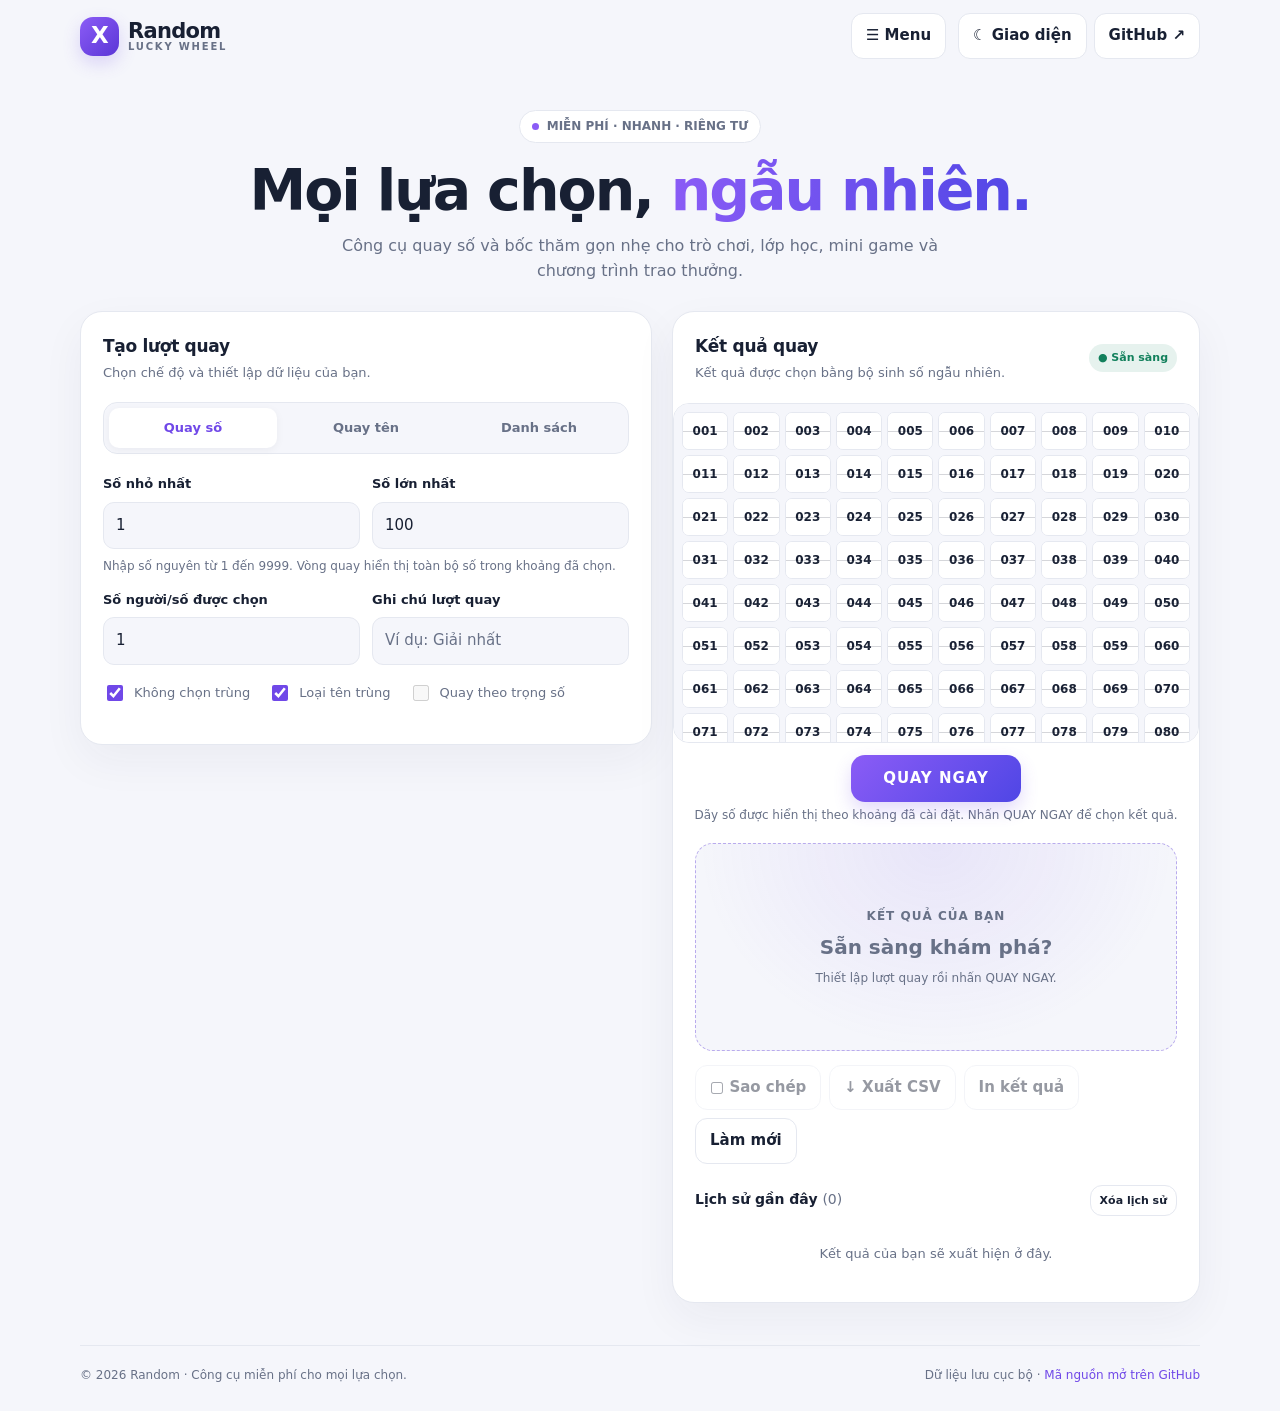
==== commit 27205904: "Display full padded number range in flip tiles" ====
--- a/index.html
+++ b/index.html
@@ -96,7 +96,7 @@
 </div>
 <div class="panel result-panel">
 <div class="panel-head"><div class="result-top"><div><h2>Kết quả quay</h2><p class="sub">Kết quả được chọn bằng bộ sinh số ngẫu nhiên.</p></div><span class="status">● Sẵn sàng</span></div></div>
-<div class="wheel-wrap" id="wheelWrap" aria-label="Bảng quay số ngẫu nhiên"><div class="wheel-grid" id="wheelGrid" role="listbox" aria-label="Toàn bộ số hoặc lựa chọn"></div><button class="wheel-center" id="drawBtn" type="button" aria-label="Bắt đầu quay">QUAY NGAY</button></div><p class="wheel-hint" id="wheelHint">Thiết lập danh sách rồi nhấn GO ở giữa vòng quay.</p><div class="result-stage" aria-live="polite" aria-atomic="true"><div class="result-label" id="resultLabel">KẾT QUẢ CỦA BẠN</div><div class="result-value empty" id="resultValue">Sẵn sàng khám phá?</div><div class="result-meta" id="resultMeta">Thiết lập lượt quay rồi nhấn GO ở giữa vòng quay.</div></div>
+<div class="wheel-wrap" id="wheelWrap" aria-label="Bảng quay số ngẫu nhiên"><div class="wheel-grid" id="wheelGrid" role="listbox" aria-label="Toàn bộ số hoặc lựa chọn"></div><button class="wheel-center" id="drawBtn" type="button" aria-label="Bắt đầu quay">QUAY NGAY</button></div><p class="wheel-hint" id="wheelHint">Dãy số được hiển thị theo khoảng đã cài đặt. Nhấn QUAY NGAY để chọn kết quả.</p><div class="result-stage" aria-live="polite" aria-atomic="true"><div class="result-label" id="resultLabel">KẾT QUẢ CỦA BẠN</div><div class="result-value empty" id="resultValue">Sẵn sàng khám phá?</div><div class="result-meta" id="resultMeta">Thiết lập lượt quay rồi nhấn QUAY NGAY.</div></div>
 <div class="result-actions"><button class="btn" id="copyBtn" disabled>▢ Sao chép</button><button class="btn" id="csvBtn" disabled>↓ Xuất CSV</button><button class="btn" id="printBtn" disabled>In kết quả</button><button class="btn" id="clearBtn">Làm mới</button></div>
 <div class="history"><div class="history-head"><h3>Lịch sử gần đây <span id="historyCount" style="color:var(--muted);font-weight:500">(0)</span></h3><button class="btn" id="clearHistoryBtn" style="padding:6px 9px;font-size:11px">Xóa lịch sử</button></div><div class="history-list" id="historyList"><div class="empty-history">Kết quả của bạn sẽ xuất hiện ở đây.</div></div></div>
 </div>
@@ -132,12 +132,17 @@
   let wheelBusy = false;
   let wheelEntriesOverride = null;
   let wheelWinnerIndex = -1;
+  function formatRangeNumber(value) {
+    const max = Number($('maxNum').value);
+    const width = Number.isSafeInteger(max) && max >= 1 && max <= 9999 ? String(max).length : 1;
+    return String(value).padStart(width, '0');
+  }
   function wheelEntries() {
     if (mode === 'range') {
       const min = Number($('minNum').value), max = Number($('maxNum').value);
       if (!Number.isSafeInteger(min) || !Number.isSafeInteger(max) || min < 1 || max > 9999 || min > max) return Array.from({length: 8}, (_, i) => String(i + 1));
       const span = max - min + 1;
-      return Array.from({length: span}, (_, i) => String(min + i));
+      return Array.from({length: span}, (_, i) => formatRangeNumber(min + i));
     }
     const entries = $('sourceList').value.split(/\r?\n/).map(x => x.trim()).filter(Boolean);
     const unique = $('uniqueNames').checked ? [...new Set(entries)] : entries;
@@ -302,8 +307,8 @@
       const span = max - min + 1;
       if (!Number.isSafeInteger(span) || span < 1 || span > 4294967296) throw new Error('Khoảng số phải có tối đa 4.294.967.296 giá trị.');
       if (noRepeat && count > span) throw new Error('Số kết quả lớn hơn số lượng số trong khoảng.');
-      if (noRepeat) { const picked = new Set(); while (picked.size < count) picked.add(String(min + randBelow(span))); return [...picked]; }
-      return Array.from({length: count}, () => String(min + randBelow(span)));
+      if (noRepeat) { const picked = new Set(); while (picked.size < count) picked.add(formatRangeNumber(min + randBelow(span))); return [...picked]; }
+      return Array.from({length: count}, () => formatRangeNumber(min + randBelow(span)));
     }
     const items = getItems();
     if (noRepeat && count > items.length) throw new Error('Số kết quả lớn hơn số phần tử duy nhất trong danh sách.');
@@ -432,7 +437,7 @@
     $('resultLabel').textContent = 'KẾT QUẢ CỦA BẠN';
     $('resultValue').textContent = 'Sẵn sàng khám phá?';
     $('resultValue').classList.add('empty');
-    $('resultMeta').textContent = 'Thiết lập lượt quay rồi nhấn bắt đầu.';
+    $('resultMeta').textContent = 'Thiết lập lượt quay rồi nhấn QUAY NGAY.';
     $('copyBtn').disabled = $('csvBtn').disabled = $('printBtn').disabled = true;
   });
   $('clearHistoryBtn').addEventListener('click', () => {
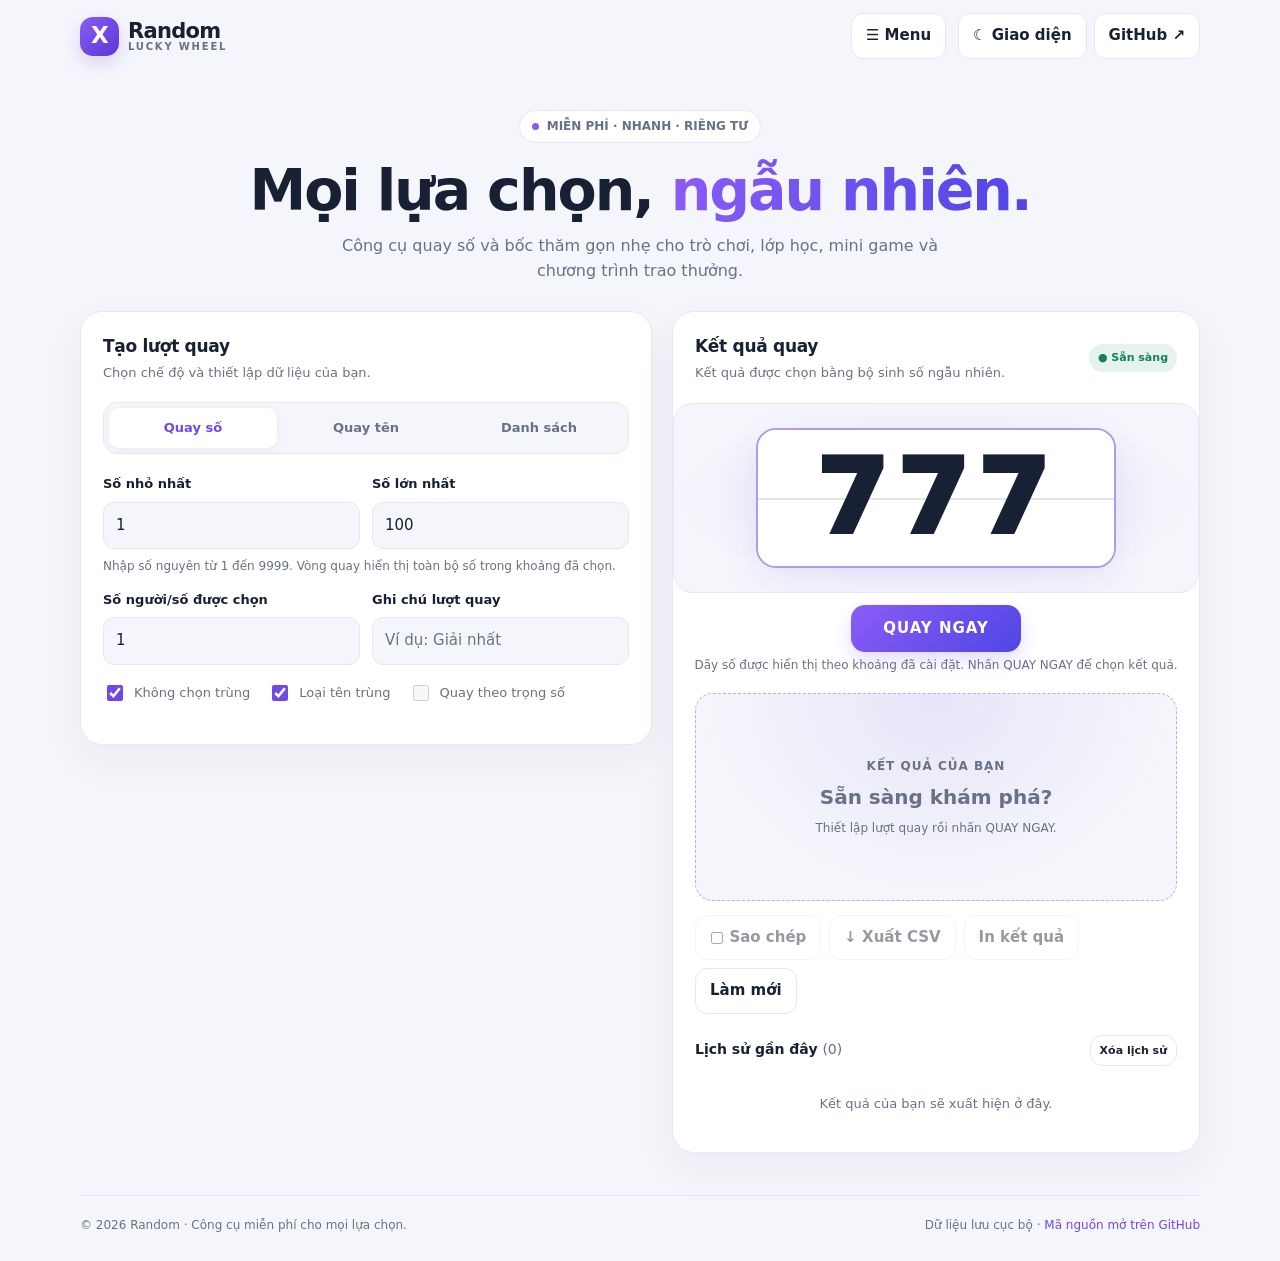
==== commit b5ab5226: "Redesign number draw as a centered slot-machine display" ====
--- a/index.html
+++ b/index.html
@@ -10,7 +10,7 @@
 <style>
 :root{color-scheme:light;--bg:#f5f6fb;--panel:#fff;--text:#182033;--muted:#687187;--line:#e5e8f0;--accent:#7048e8;--accent2:#8b5cf6;--soft:#f0ebff;--good:#12805c;--shadow:0 16px 44px #25254a0d}
 [data-theme=dark]{color-scheme:dark;--bg:#10121b;--panel:#191c29;--text:#f3f4fb;--muted:#a3a9bd;--line:#303447;--accent:#a78bfa;--accent2:#8b5cf6;--soft:#29213f;--good:#55d6a5;--shadow:0 16px 44px #0003}
-*{box-sizing:border-box}body{margin:0;background:var(--bg);color:var(--text);font:15px/1.55 Inter,ui-sans-serif,system-ui,-apple-system,BlinkMacSystemFont,"Segoe UI",sans-serif;transition:background .2s,color .2s}button,input,textarea,select{font:inherit}button{cursor:pointer}button:focus-visible,input:focus-visible,textarea:focus-visible,select:focus-visible{outline:3px solid #a78bfa;outline-offset:2px}.wrap{width:min(1120px,calc(100% - 32px));margin:auto}.topbar{height:76px;display:flex;align-items:center;justify-content:space-between;gap:16px}.brand{display:flex;align-items:center;gap:11px;font-weight:850;font-size:21px;letter-spacing:-.7px}.logo{width:39px;height:39px;border-radius:13px;background:linear-gradient(135deg,#8b5cf6,#5b36d6);color:#fff;display:grid;place-items:center;font-size:23px;font-weight:900;box-shadow:0 7px 18px #7048e833}.brand small{display:block;font-size:10px;letter-spacing:1.8px;color:var(--muted);font-weight:700;margin-top:-3px}.nav-menu{position:relative;margin-left:auto}.nav-menu-toggle{display:inline-flex;align-items:center;gap:7px;min-height:42px}.site-nav{position:absolute;z-index:20;right:0;top:calc(100% + 9px);display:grid;gap:5px;width:190px;padding:8px;border:1px solid var(--line);border-radius:15px;background:var(--panel);box-shadow:var(--shadow)}.site-nav[hidden]{display:none}.site-nav a{display:flex;align-items:center;min-height:42px;padding:10px 12px;border-radius:10px;text-decoration:none;color:var(--text);font-size:14px;font-weight:750;transition:background .15s,color .15s}.site-nav a:hover{background:var(--soft);color:var(--accent)}.site-nav .nav-donate{background:linear-gradient(135deg,#8055f5,#6038d9);color:#fff;box-shadow:0 6px 16px #7048e82b}.site-nav .nav-donate:hover{background:linear-gradient(135deg,#7044e8,#512bc7);color:#fff}.top-actions{display:flex;gap:8px}.btn{border:1px solid var(--line);background:var(--panel);color:var(--text);border-radius:12px;padding:10px 14px;font-weight:700;transition:transform .15s,border-color .15s}.btn:hover{border-color:var(--accent);transform:translateY(-1px)}.btn.primary{background:linear-gradient(135deg,#8055f5,#6038d9);border:0;color:white;box-shadow:0 8px 18px #7048e82b}.btn:disabled{opacity:.45;cursor:not-allowed;transform:none}.hero{padding:38px 0 27px;text-align:center}.eyebrow{display:inline-flex;align-items:center;gap:8px;border:1px solid var(--line);background:var(--panel);border-radius:99px;padding:6px 12px;color:var(--muted);font-size:12px;font-weight:750}.dot{width:7px;height:7px;border-radius:50%;background:#8b5cf6}.hero h1{font-size:clamp(34px,5vw,57px);line-height:1.08;letter-spacing:-2px;margin:17px 0 13px}.gradient{background:linear-gradient(100deg,#8b5cf6,#4f46e5);background-clip:text;-webkit-background-clip:text;color:transparent}.hero p{max-width:600px;margin:auto;color:var(--muted);font-size:16px}.workspace{display:grid;grid-template-columns:minmax(0,1.04fr) minmax(0,.96fr);gap:20px;align-items:start;padding-bottom:38px}.panel{background:var(--panel);border:1px solid var(--line);border-radius:22px;box-shadow:var(--shadow);overflow:hidden}.panel-head{padding:21px 22px 0}.panel-head h2{font-size:17px;margin:0 0 4px;letter-spacing:-.3px}.sub{font-size:13px;color:var(--muted);margin:0}.tabs{display:grid;grid-template-columns:repeat(3,1fr);gap:5px;padding:5px;background:var(--bg);border:1px solid var(--line);border-radius:14px;margin:19px 22px 0}.tab{border:0;background:transparent;color:var(--muted);border-radius:10px;padding:10px 6px;font-weight:750;font-size:13px}.tab[aria-selected=true]{background:var(--panel);color:var(--accent);box-shadow:0 2px 8px #15152b0d}.panel-body{padding:20px 22px 23px}.field{display:block;margin-bottom:15px}.field>span,.label{display:block;font-weight:750;font-size:13px;margin-bottom:7px}.field input,.field textarea,.field select{display:block;width:100%;border:1px solid var(--line);border-radius:11px;padding:11px 12px;background:var(--bg);color:var(--text);min-width:0}.field textarea{resize:vertical;min-height:154px}.field input::placeholder,.field textarea::placeholder{color:var(--muted)}.row2{display:grid;grid-template-columns:1fr 1fr;gap:12px}.checks{display:flex;gap:18px;flex-wrap:wrap;margin:2px 0 17px}.check{display:flex;align-items:center;gap:8px;font-size:13px;color:var(--muted)}.check input{accent-color:var(--accent);width:16px;height:16px}.hint{font-size:12px;color:var(--muted);margin:-7px 0 15px}.full{width:100%;padding:13px 16px;font-size:15px}.result-panel{min-height:425px}.result-top{display:flex;justify-content:space-between;align-items:center;gap:12px}.result-top .status{font-size:11px;font-weight:800;color:var(--good);background:color-mix(in srgb,var(--good) 10%,transparent);border-radius:99px;padding:5px 9px}.wheel-wrap{position:relative;width:100%;margin:20px auto 4px;display:flex;flex-direction:column;gap:12px}.wheel-grid{display:grid;grid-template-columns:repeat(auto-fill,minmax(42px,1fr));gap:5px;max-height:340px;overflow:auto;padding:8px;border:1px solid var(--line);border-radius:16px;background:var(--bg);scroll-behavior:smooth;overscroll-behavior:contain}.wheel-cell{position:relative;min-width:0;min-height:38px;perspective:180px;border:1px solid var(--line);border-radius:7px;background:var(--panel);color:var(--text);font-size:12px;font-weight:800;font-variant-numeric:tabular-nums;overflow:hidden;isolation:isolate}.wheel-cell:after{content:"";position:absolute;z-index:2;left:0;right:0;top:50%;height:1px;background:color-mix(in srgb,var(--text) 18%,transparent);box-shadow:0 1px 0 #ffffff18;pointer-events:none}.flip-inner{position:absolute;inset:0;display:grid;place-items:center;transform-style:preserve-3d;backface-visibility:hidden;background:linear-gradient(180deg,color-mix(in srgb,var(--panel) 92%,white),var(--panel));transition:transform .18s ease;overflow:hidden}.flip-value{display:block;max-width:100%;padding:2px;overflow:hidden;text-overflow:ellipsis;white-space:nowrap}.wheel-cell.active .flip-inner{background:linear-gradient(180deg,#fcd34d,#f59e0b);color:#231300;transform:rotateX(14deg);box-shadow:inset 0 0 0 1px #fbbf24}.wheel-cell.active{border-color:#f59e0b;box-shadow:0 0 0 2px #fbbf2444;z-index:3}.wheel-cell.winner .flip-inner{background:linear-gradient(180deg,#a78bfa,#5b36d6);color:#fff;box-shadow:inset 0 0 0 1px #c4b5fd}.wheel-cell.winner{border-color:#8b5cf6;box-shadow:0 0 0 2px #8b5cf655;z-index:2}@keyframes flip-tick{0%{transform:rotateX(0)}50%{transform:rotateX(-35deg)}100%{transform:rotateX(0)}}.wheel-cell.active .flip-inner{animation:flip-tick .24s ease-in-out}.wheel-center{align-self:center;cursor:pointer;border:0;padding:12px 32px;border-radius:14px;background:linear-gradient(135deg,#8b5cf6,#4f46e5);color:#fff;font-weight:900;letter-spacing:1px;box-shadow:0 8px 18px #7048e833;transition:transform .15s,opacity .15s}.wheel-center:hover{transform:translateY(-1px)}.wheel-center:disabled{cursor:wait;opacity:.7}.wheel-spinning .wheel-grid{border-color:var(--accent);box-shadow:0 0 0 3px color-mix(in srgb,var(--accent) 12%,transparent)}.wheel-hint{text-align:center;color:var(--muted);font-size:12px;margin:0 12px 16px}.wheel-spinning canvas{will-change:transform}.wheel-spinning{animation:wheel-glow .7s ease-in-out infinite alternate}@keyframes wheel-glow{from{filter:drop-shadow(0 8px 12px #8b5cf633)}to{filter:drop-shadow(0 14px 24px #8b5cf666)}}.result-stage{margin:18px 22px 0;min-height:208px;border:1px dashed color-mix(in srgb,var(--accent) 38%,var(--line));border-radius:18px;background:radial-gradient(ellipse at 50% 0%,color-mix(in srgb,var(--accent) 10%,transparent),transparent 70%),var(--bg);display:flex;flex-direction:column;justify-content:center;align-items:center;text-align:center;padding:22px;gap:10px}.result-label{font-size:12px;color:var(--muted);font-weight:750;letter-spacing:1px;text-transform:uppercase}.result-value{font-size:clamp(35px,5vw,56px);font-weight:900;line-height:1.15;letter-spacing:-1.5px;overflow-wrap:anywhere}.result-value.empty{font-size:20px;letter-spacing:0;color:var(--muted);font-weight:650}.result-value.rolling{animation:pulse .12s infinite alternate}@keyframes pulse{from{opacity:.65;transform:scale(.985)}to{opacity:1;transform:scale(1.015)}}.result-meta{font-size:12px;color:var(--muted)}.result-actions{display:flex;gap:8px;flex-wrap:wrap;margin:14px 22px 0}.history{padding:21px 22px 22px}.history-head{display:flex;align-items:center;justify-content:space-between;gap:10px;margin-bottom:12px}.history-head h3{font-size:14px;margin:0}.history-list{display:grid;gap:8px;max-height:240px;overflow:auto}.history-item{display:flex;align-items:flex-start;justify-content:space-between;gap:12px;padding:10px 12px;border:1px solid var(--line);border-radius:12px}.history-item strong{font-size:13px;overflow-wrap:anywhere}.history-item small{display:block;color:var(--muted);font-size:11px;margin-top:3px}.history-item button{border:0;background:transparent;color:var(--muted);padding:2px 5px}.empty-history{text-align:center;color:var(--muted);font-size:13px;padding:16px 0}.features{display:grid;grid-template-columns:repeat(3,1fr);gap:14px;padding:0 0 34px}.feature{padding:18px;border:1px solid var(--line);background:var(--panel);border-radius:16px}.feature-icon{width:36px;height:36px;display:grid;place-items:center;background:var(--soft);color:var(--accent);border-radius:11px;font-size:18px;font-weight:850}.feature h3{font-size:14px;margin:12px 0 5px}.feature p{font-size:12px;color:var(--muted);margin:0}.foot{border-top:1px solid var(--line);padding:20px 0 27px;color:var(--muted);font-size:12px;display:flex;justify-content:space-between;gap:12px;flex-wrap:wrap}.foot a{color:var(--accent);text-decoration:none}.toast{position:fixed;bottom:20px;left:50%;transform:translate(-50%,20px);opacity:0;pointer-events:none;background:var(--text);color:var(--panel);border-radius:12px;padding:11px 16px;box-shadow:var(--shadow);transition:.2s;z-index:5;max-width:calc(100% - 32px);font-size:13px}.toast.show{opacity:1;transform:translate(-50%,0)}
+*{box-sizing:border-box}body{margin:0;background:var(--bg);color:var(--text);font:15px/1.55 Inter,ui-sans-serif,system-ui,-apple-system,BlinkMacSystemFont,"Segoe UI",sans-serif;transition:background .2s,color .2s}button,input,textarea,select{font:inherit}button{cursor:pointer}button:focus-visible,input:focus-visible,textarea:focus-visible,select:focus-visible{outline:3px solid #a78bfa;outline-offset:2px}.wrap{width:min(1120px,calc(100% - 32px));margin:auto}.topbar{height:76px;display:flex;align-items:center;justify-content:space-between;gap:16px}.brand{display:flex;align-items:center;gap:11px;font-weight:850;font-size:21px;letter-spacing:-.7px}.logo{width:39px;height:39px;border-radius:13px;background:linear-gradient(135deg,#8b5cf6,#5b36d6);color:#fff;display:grid;place-items:center;font-size:23px;font-weight:900;box-shadow:0 7px 18px #7048e833}.brand small{display:block;font-size:10px;letter-spacing:1.8px;color:var(--muted);font-weight:700;margin-top:-3px}.nav-menu{position:relative;margin-left:auto}.nav-menu-toggle{display:inline-flex;align-items:center;gap:7px;min-height:42px}.site-nav{position:absolute;z-index:20;right:0;top:calc(100% + 9px);display:grid;gap:5px;width:190px;padding:8px;border:1px solid var(--line);border-radius:15px;background:var(--panel);box-shadow:var(--shadow)}.site-nav[hidden]{display:none}.site-nav a{display:flex;align-items:center;min-height:42px;padding:10px 12px;border-radius:10px;text-decoration:none;color:var(--text);font-size:14px;font-weight:750;transition:background .15s,color .15s}.site-nav a:hover{background:var(--soft);color:var(--accent)}.site-nav .nav-donate{background:linear-gradient(135deg,#8055f5,#6038d9);color:#fff;box-shadow:0 6px 16px #7048e82b}.site-nav .nav-donate:hover{background:linear-gradient(135deg,#7044e8,#512bc7);color:#fff}.top-actions{display:flex;gap:8px}.btn{border:1px solid var(--line);background:var(--panel);color:var(--text);border-radius:12px;padding:10px 14px;font-weight:700;transition:transform .15s,border-color .15s}.btn:hover{border-color:var(--accent);transform:translateY(-1px)}.btn.primary{background:linear-gradient(135deg,#8055f5,#6038d9);border:0;color:white;box-shadow:0 8px 18px #7048e82b}.btn:disabled{opacity:.45;cursor:not-allowed;transform:none}.hero{padding:38px 0 27px;text-align:center}.eyebrow{display:inline-flex;align-items:center;gap:8px;border:1px solid var(--line);background:var(--panel);border-radius:99px;padding:6px 12px;color:var(--muted);font-size:12px;font-weight:750}.dot{width:7px;height:7px;border-radius:50%;background:#8b5cf6}.hero h1{font-size:clamp(34px,5vw,57px);line-height:1.08;letter-spacing:-2px;margin:17px 0 13px}.gradient{background:linear-gradient(100deg,#8b5cf6,#4f46e5);background-clip:text;-webkit-background-clip:text;color:transparent}.hero p{max-width:600px;margin:auto;color:var(--muted);font-size:16px}.workspace{display:grid;grid-template-columns:minmax(0,1.04fr) minmax(0,.96fr);gap:20px;align-items:start;padding-bottom:38px}.panel{background:var(--panel);border:1px solid var(--line);border-radius:22px;box-shadow:var(--shadow);overflow:hidden}.panel-head{padding:21px 22px 0}.panel-head h2{font-size:17px;margin:0 0 4px;letter-spacing:-.3px}.sub{font-size:13px;color:var(--muted);margin:0}.tabs{display:grid;grid-template-columns:repeat(3,1fr);gap:5px;padding:5px;background:var(--bg);border:1px solid var(--line);border-radius:14px;margin:19px 22px 0}.tab{border:0;background:transparent;color:var(--muted);border-radius:10px;padding:10px 6px;font-weight:750;font-size:13px}.tab[aria-selected=true]{background:var(--panel);color:var(--accent);box-shadow:0 2px 8px #15152b0d}.panel-body{padding:20px 22px 23px}.field{display:block;margin-bottom:15px}.field>span,.label{display:block;font-weight:750;font-size:13px;margin-bottom:7px}.field input,.field textarea,.field select{display:block;width:100%;border:1px solid var(--line);border-radius:11px;padding:11px 12px;background:var(--bg);color:var(--text);min-width:0}.field textarea{resize:vertical;min-height:154px}.field input::placeholder,.field textarea::placeholder{color:var(--muted)}.row2{display:grid;grid-template-columns:1fr 1fr;gap:12px}.checks{display:flex;gap:18px;flex-wrap:wrap;margin:2px 0 17px}.check{display:flex;align-items:center;gap:8px;font-size:13px;color:var(--muted)}.check input{accent-color:var(--accent);width:16px;height:16px}.hint{font-size:12px;color:var(--muted);margin:-7px 0 15px}.full{width:100%;padding:13px 16px;font-size:15px}.result-panel{min-height:425px}.result-top{display:flex;justify-content:space-between;align-items:center;gap:12px}.result-top .status{font-size:11px;font-weight:800;color:var(--good);background:color-mix(in srgb,var(--good) 10%,transparent);border-radius:99px;padding:5px 9px}.wheel-wrap{position:relative;width:100%;margin:20px auto 4px;display:flex;flex-direction:column;gap:12px}.wheel-grid{display:flex;align-items:center;justify-content:center;min-height:190px;padding:22px 12px;border:1px solid var(--line);border-radius:20px;background:radial-gradient(ellipse at center,color-mix(in srgb,var(--accent) 12%,transparent),transparent 72%),var(--bg);overflow:hidden}.wheel-cell{position:relative;display:grid;place-items:center;width:min(100%,360px);min-height:140px;padding:10px 18px;perspective:500px;border:2px solid color-mix(in srgb,var(--accent) 48%,var(--line));border-radius:20px;background:var(--panel);color:var(--text);font-size:clamp(58px,13vw,104px);font-weight:950;letter-spacing:.08em;font-variant-numeric:tabular-nums;overflow:hidden;isolation:isolate;box-shadow:0 12px 35px #7048e81a,inset 0 1px 0 #ffffff55}.wheel-cell:after{content:"";position:absolute;z-index:2;left:0;right:0;top:50%;height:2px;background:color-mix(in srgb,var(--text) 12%,transparent);pointer-events:none}.flip-inner{position:absolute;inset:0;display:grid;place-items:center;transform-style:preserve-3d;backface-visibility:hidden;background:linear-gradient(180deg,color-mix(in srgb,var(--panel) 92%,white),var(--panel));transition:transform .09s ease;overflow:hidden}.flip-value{display:block;max-width:100%;padding:2px 8px;overflow:hidden;text-overflow:ellipsis;white-space:nowrap}.wheel-cell.active .flip-inner{background:linear-gradient(180deg,#fcd34d,#f59e0b);color:#231300;transform:rotateX(20deg);box-shadow:inset 0 0 0 2px #fbbf24}.wheel-cell.active{border-color:#f59e0b;box-shadow:0 0 0 4px #fbbf2433,0 14px 34px #f59e0b22;z-index:3}.wheel-cell.winner .flip-inner{background:linear-gradient(180deg,#a78bfa,#5b36d6);color:#fff;box-shadow:inset 0 0 0 2px #c4b5fd}.wheel-cell.winner{border-color:#8b5cf6;box-shadow:0 0 0 4px #8b5cf633,0 16px 40px #7048e833;z-index:2}@keyframes flip-tick{0%{transform:rotateX(0)}50%{transform:rotateX(-40deg)}100%{transform:rotateX(0)}}.wheel-cell.active .flip-inner{animation:flip-tick .12s ease-in-out}.wheel-center{align-self:center;cursor:pointer;border:0;padding:12px 32px;border-radius:14px;background:linear-gradient(135deg,#8b5cf6,#4f46e5);color:#fff;font-weight:900;letter-spacing:1px;box-shadow:0 8px 18px #7048e833;transition:transform .15s,opacity .15s}.wheel-center:hover{transform:translateY(-1px)}.wheel-center:disabled{cursor:wait;opacity:.7}.wheel-spinning .wheel-grid{border-color:var(--accent);box-shadow:0 0 0 3px color-mix(in srgb,var(--accent) 12%,transparent)}.wheel-hint{text-align:center;color:var(--muted);font-size:12px;margin:0 12px 16px}.wheel-spinning canvas{will-change:transform}.wheel-spinning{animation:wheel-glow .7s ease-in-out infinite alternate}@keyframes wheel-glow{from{filter:drop-shadow(0 8px 12px #8b5cf633)}to{filter:drop-shadow(0 14px 24px #8b5cf666)}}.result-stage{margin:18px 22px 0;min-height:208px;border:1px dashed color-mix(in srgb,var(--accent) 38%,var(--line));border-radius:18px;background:radial-gradient(ellipse at 50% 0%,color-mix(in srgb,var(--accent) 10%,transparent),transparent 70%),var(--bg);display:flex;flex-direction:column;justify-content:center;align-items:center;text-align:center;padding:22px;gap:10px}.result-label{font-size:12px;color:var(--muted);font-weight:750;letter-spacing:1px;text-transform:uppercase}.result-value{font-size:clamp(35px,5vw,56px);font-weight:900;line-height:1.15;letter-spacing:-1.5px;overflow-wrap:anywhere}.result-value.empty{font-size:20px;letter-spacing:0;color:var(--muted);font-weight:650}.result-value.rolling{animation:pulse .12s infinite alternate}@keyframes pulse{from{opacity:.65;transform:scale(.985)}to{opacity:1;transform:scale(1.015)}}.result-meta{font-size:12px;color:var(--muted)}.result-actions{display:flex;gap:8px;flex-wrap:wrap;margin:14px 22px 0}.history{padding:21px 22px 22px}.history-head{display:flex;align-items:center;justify-content:space-between;gap:10px;margin-bottom:12px}.history-head h3{font-size:14px;margin:0}.history-list{display:grid;gap:8px;max-height:240px;overflow:auto}.history-item{display:flex;align-items:flex-start;justify-content:space-between;gap:12px;padding:10px 12px;border:1px solid var(--line);border-radius:12px}.history-item strong{font-size:13px;overflow-wrap:anywhere}.history-item small{display:block;color:var(--muted);font-size:11px;margin-top:3px}.history-item button{border:0;background:transparent;color:var(--muted);padding:2px 5px}.empty-history{text-align:center;color:var(--muted);font-size:13px;padding:16px 0}.features{display:grid;grid-template-columns:repeat(3,1fr);gap:14px;padding:0 0 34px}.feature{padding:18px;border:1px solid var(--line);background:var(--panel);border-radius:16px}.feature-icon{width:36px;height:36px;display:grid;place-items:center;background:var(--soft);color:var(--accent);border-radius:11px;font-size:18px;font-weight:850}.feature h3{font-size:14px;margin:12px 0 5px}.feature p{font-size:12px;color:var(--muted);margin:0}.foot{border-top:1px solid var(--line);padding:20px 0 27px;color:var(--muted);font-size:12px;display:flex;justify-content:space-between;gap:12px;flex-wrap:wrap}.foot a{color:var(--accent);text-decoration:none}.toast{position:fixed;bottom:20px;left:50%;transform:translate(-50%,20px);opacity:0;pointer-events:none;background:var(--text);color:var(--panel);border-radius:12px;padding:11px 16px;box-shadow:var(--shadow);transition:.2s;z-index:5;max-width:calc(100% - 32px);font-size:13px}.toast.show{opacity:1;transform:translate(-50%,0)}
 .result-modal{position:fixed;inset:0;z-index:20;display:grid;place-items:center;padding:20px;background:#080b18b8;backdrop-filter:blur(7px);opacity:0;visibility:hidden;pointer-events:none;transition:opacity .2s,visibility .2s}
 .result-modal.open{opacity:1;visibility:visible;pointer-events:auto}
 .result-dialog{position:relative;width:min(520px,100%);max-height:min(82vh,720px);overflow:auto;background:var(--panel);color:var(--text);border:1px solid var(--line);border-radius:24px;box-shadow:0 28px 90px #0005;padding:30px 24px 24px;text-align:center;transform:translateY(14px) scale(.98);transition:transform .22s}
@@ -154,70 +154,72 @@
     const grid = $('wheelGrid');
     if (!grid) return;
     const entries = wheelEntriesOverride || wheelEntries();
-    const fragment = document.createDocumentFragment();
-    entries.forEach((entry, i) => {
-      const cell = document.createElement('div');
-      cell.className = 'wheel-cell' + (i === wheelWinnerIndex ? ' winner' : '');
-      const face = document.createElement('span');
-      face.className = 'flip-inner';
-      const value = document.createElement('span');
-      value.className = 'flip-value';
-      value.textContent = String(entry);
-      face.append(value);
-      cell.append(face);
-      cell.setAttribute('role', 'option');
-      cell.setAttribute('aria-selected', String(i === wheelWinnerIndex));
-      cell.dataset.index = String(i);
-      fragment.append(cell);
-    });
-    grid.replaceChildren(fragment);
+    const valueText = wheelWinnerIndex >= 0 && entries[wheelWinnerIndex] !== undefined
+      ? String(entries[wheelWinnerIndex])
+      : (mode === 'range'
+        ? '7'.repeat(Math.max(1, String(Number($('maxNum').value) || 100).length))
+        : '777');
+    const cell = document.createElement('div');
+    cell.className = 'wheel-cell' + (wheelWinnerIndex >= 0 ? ' winner' : '');
+    const face = document.createElement('span');
+    face.className = 'flip-inner';
+    const value = document.createElement('span');
+    value.className = 'flip-value';
+    value.textContent = valueText;
+    face.append(value);
+    cell.append(face);
+    cell.setAttribute('role', 'option');
+    cell.setAttribute('aria-selected', String(wheelWinnerIndex >= 0));
+    cell.setAttribute('aria-label', 'Số đang hiển thị ' + valueText);
+    grid.replaceChildren(cell);
   }
   function spinWheel(winner) {
     return new Promise(resolve => {
       const wrap = $('wheelWrap');
       const grid = $('wheelGrid');
       const entries = wheelEntries();
-      const targetIndex = randBelow(entries.length);
-      entries[targetIndex] = String(winner);
-      wheelEntriesOverride = entries;
-      wheelWinnerIndex = targetIndex;
-      drawWheel();
-      const cells = grid.querySelectorAll('.wheel-cell');
+      const cell = grid.querySelector('.wheel-cell');
+      const value = cell?.querySelector('.flip-value');
+      const face = cell?.querySelector('.flip-inner');
       const duration = 4200;
       const started = performance.now();
-      let lastIndex = -1;
+      let lastTick = 0;
       wheelBusy = true;
       wrap.classList.add('wheel-spinning');
       $('drawBtn').disabled = true;
       document.querySelectorAll('.panel-body input, .panel-body textarea, .tabs button').forEach(el => { el.disabled = true; });
-      $('wheelHint').textContent = 'Đang quay qua các ô số…';
+      $('wheelHint').textContent = 'Đang quay số…';
+      cell?.classList.remove('winner');
       const animate = now => {
         const progress = Math.min(1, (now - started) / duration);
-        const eased = 1 - Math.pow(1 - progress, 3);
-        const cycle = Math.floor(eased * 45);
-        const index = progress >= 1 ? targetIndex : (Math.floor(now / Math.max(45, 180 - cycle * 3)) % cells.length);
-        if (index !== lastIndex) {
-          if (lastIndex >= 0 && cells[lastIndex]) cells[lastIndex].classList.remove('active');
-          if (cells[index]) {
-            cells[index].classList.add('active');
-            if (progress < 1) cells[index].scrollIntoView({block:'nearest',inline:'nearest',behavior:'auto'});
+        const interval = 45 + Math.pow(progress, 2.8) * 210;
+        if (now - lastTick >= interval || progress >= 1) {
+          lastTick = now;
+          if (value) value.textContent = progress >= 1 ? String(winner) : String(entries[randBelow(entries.length)]);
+          if (face) {
+            face.style.transform = progress >= 1 ? 'rotateX(0)' : 'rotateX(' + (randBelow(2) ? 16 : -16) + 'deg)';
           }
-          lastIndex = index;
+          cell?.classList.toggle('active', progress < 1);
         }
         if (progress < 1) {
           wheelFrame = requestAnimationFrame(animate);
         } else {
-          cells.forEach(cell => cell.classList.remove('active'));
-          if (cells[targetIndex]) {
-            cells[targetIndex].classList.add('winner');
-            cells[targetIndex].scrollIntoView({block:'center',inline:'nearest',behavior:'smooth'});
+          if (value) value.textContent = String(winner);
+          if (face) face.style.transform = '';
+          if (cell) {
+            cell.classList.remove('active');
+            cell.classList.add('winner');
+            cell.setAttribute('aria-selected', 'true');
+            cell.setAttribute('aria-label', 'Kết quả: ' + winner);
           }
+          wheelEntriesOverride = [String(winner)];
+          wheelWinnerIndex = 0;
           wrap.classList.remove('wheel-spinning');
           wheelBusy = false;
           document.querySelectorAll('.panel-body input, .panel-body textarea, .tabs button').forEach(el => { el.disabled = false; });
           setMode(mode);
           $('drawBtn').disabled = false;
-          $('wheelHint').textContent = 'Ô được tô sáng là kết quả vừa quay.';
+          $('wheelHint').textContent = 'Số ở giữa là kết quả vừa quay.';
           resolve();
         }
       };
